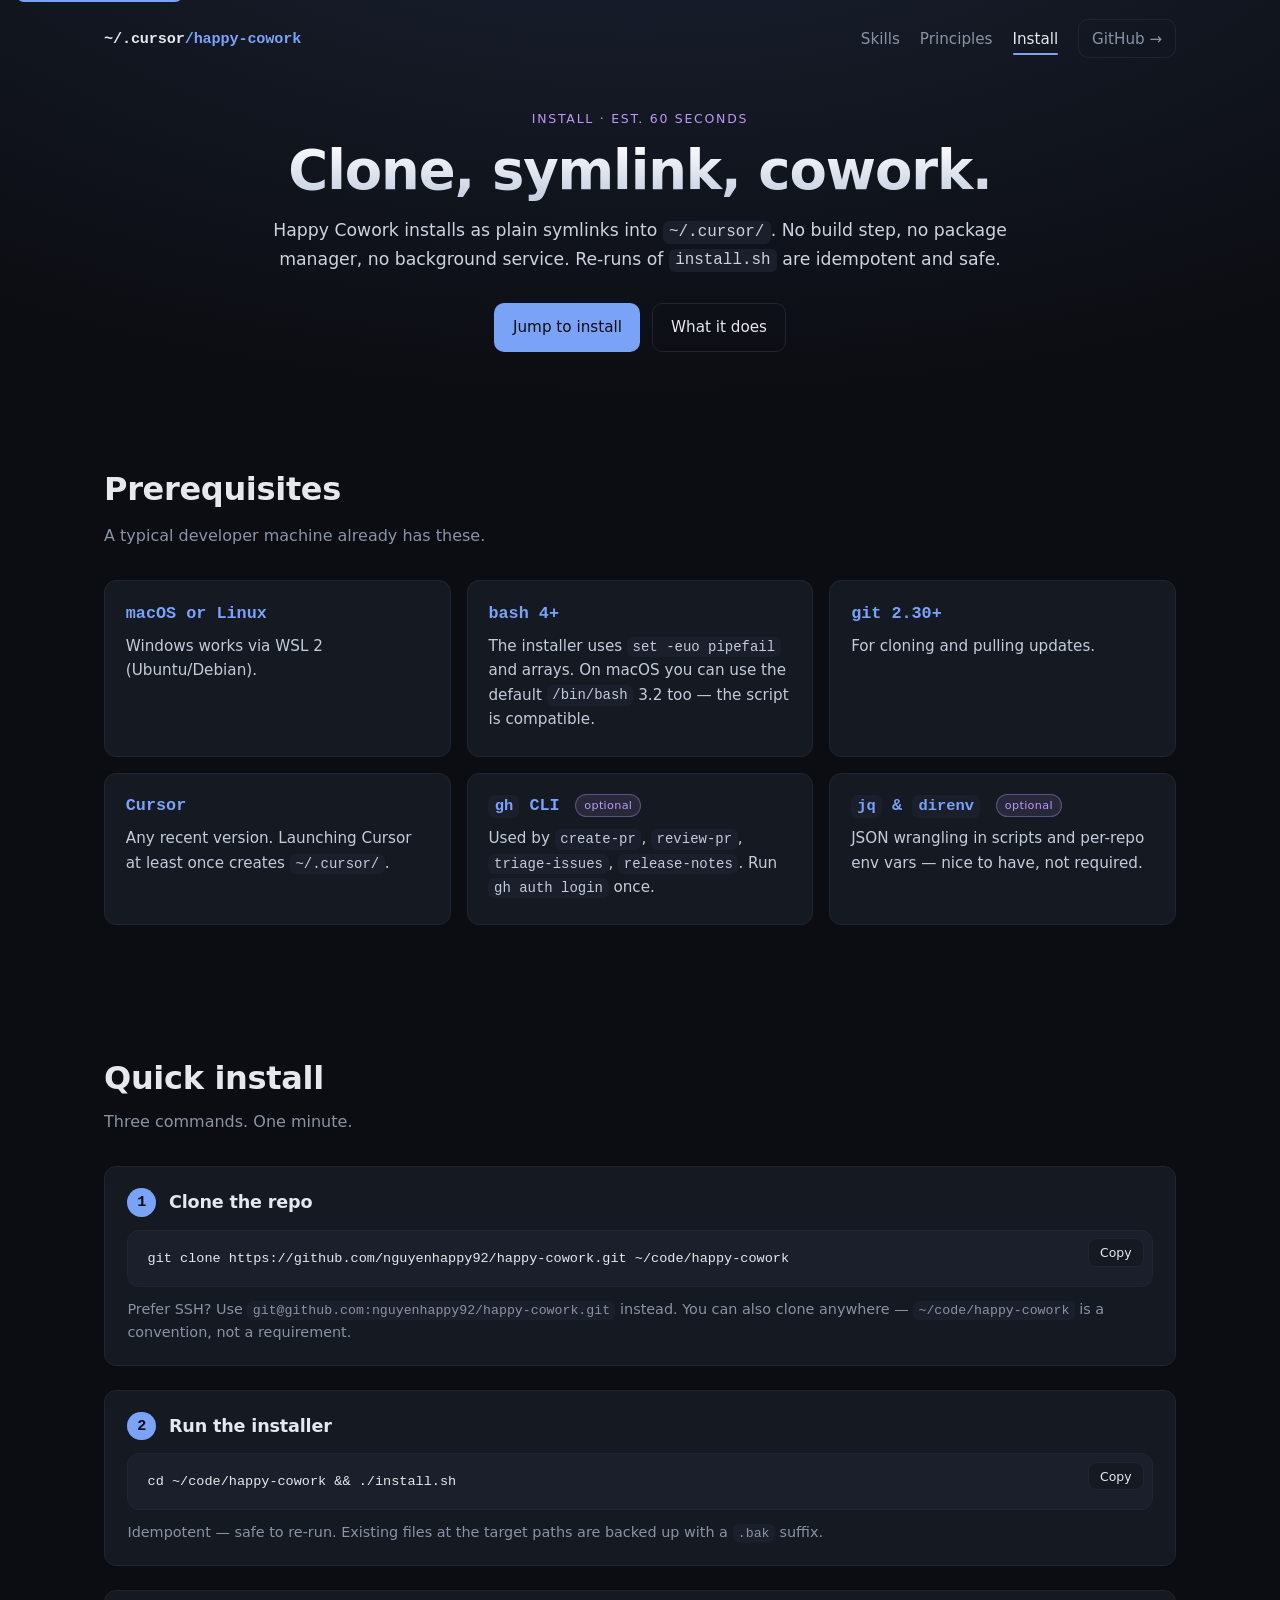
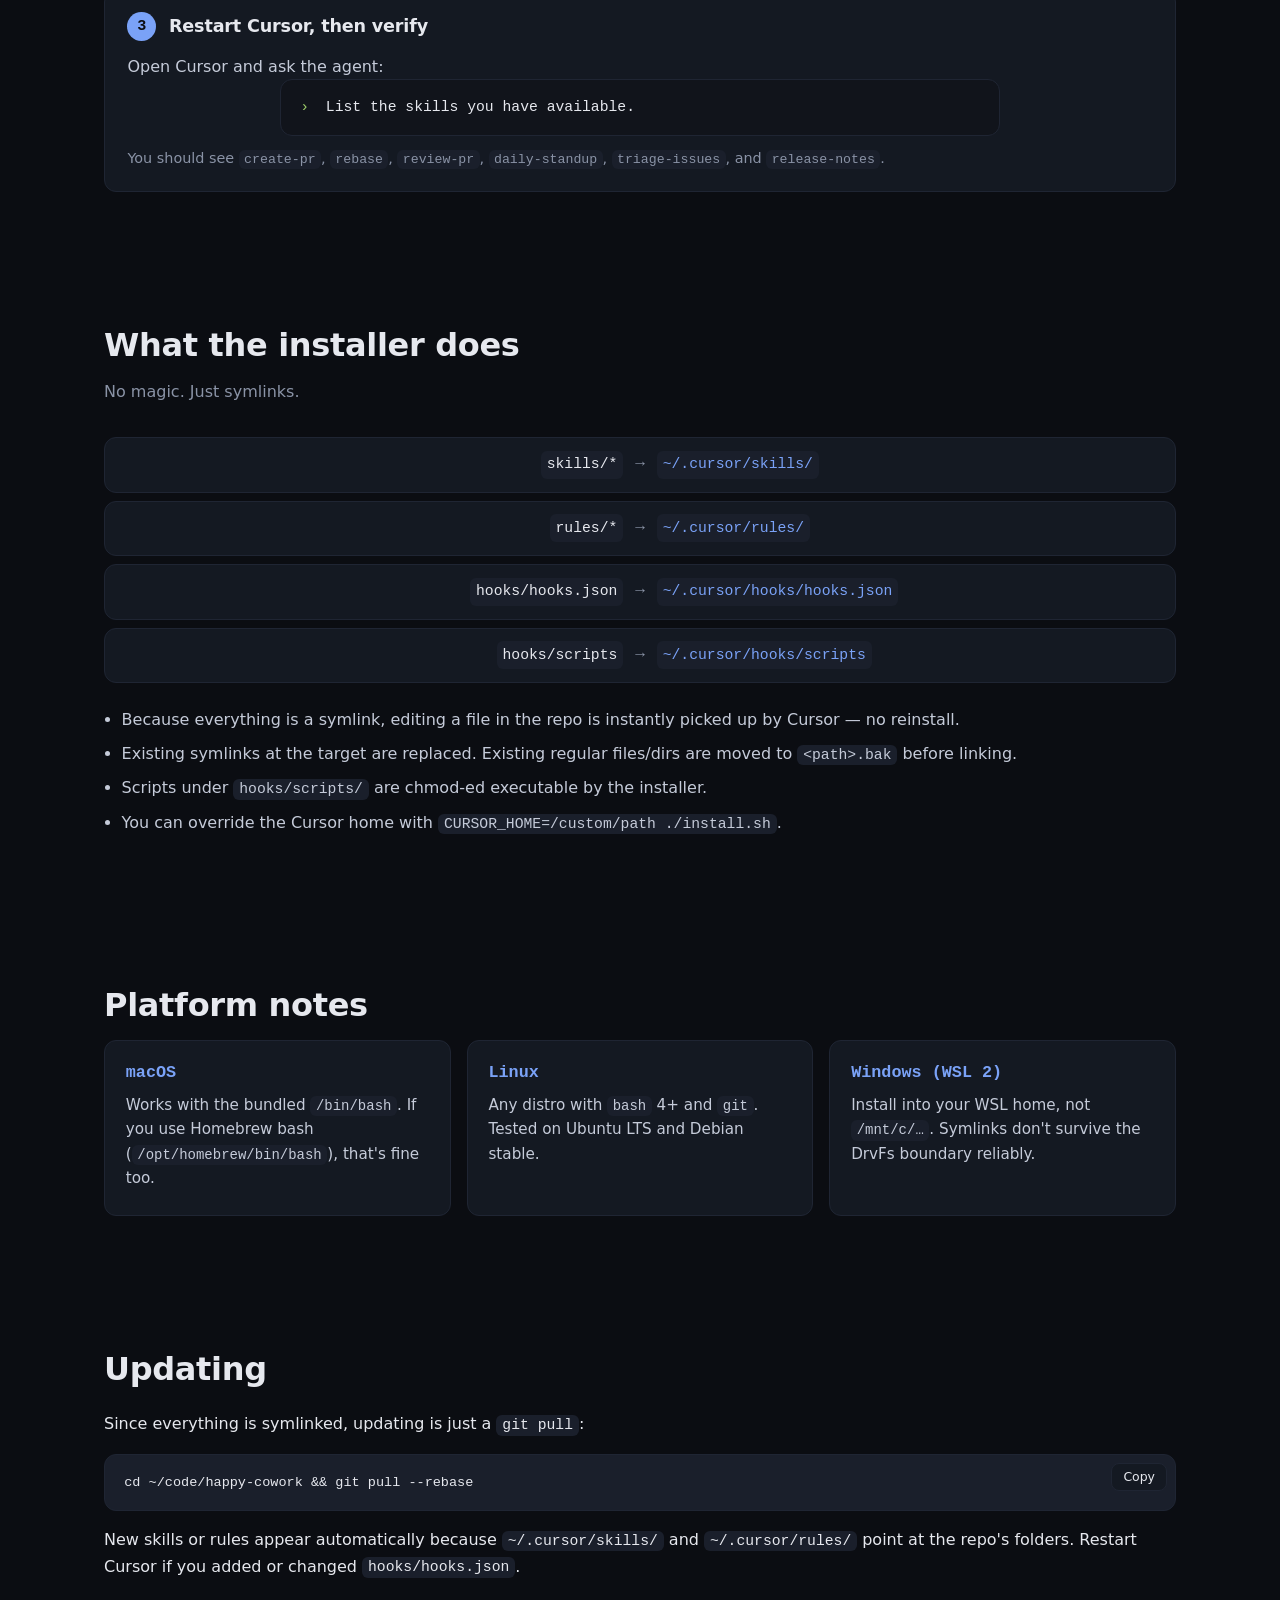
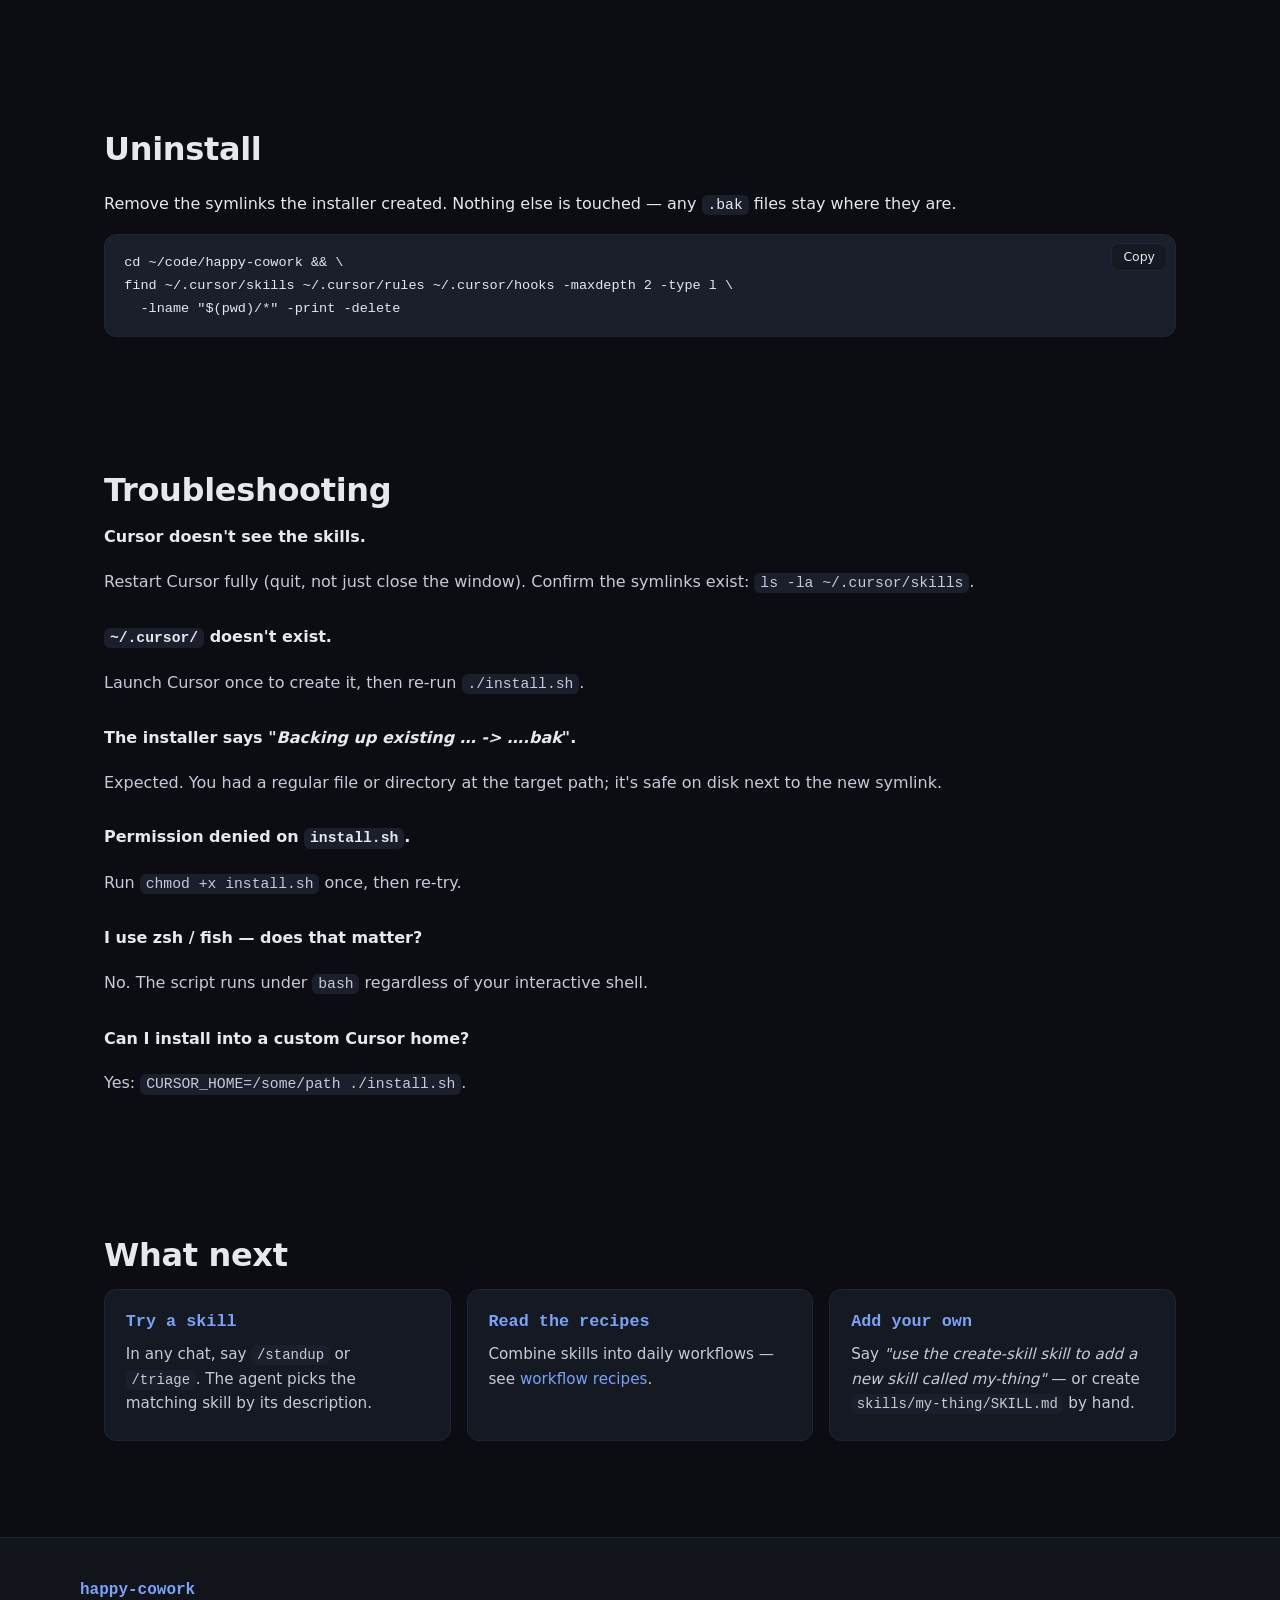
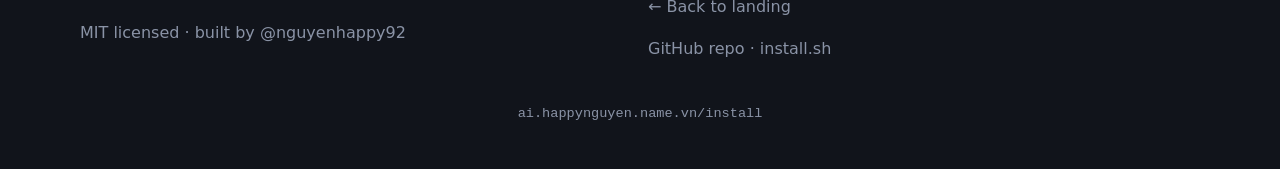
==== docs/install/index.html @ 059db112 "Push website for this Happy Cowork" ====
<!doctype html>
<html lang="en">
<head>
  <meta charset="utf-8" />
  <meta name="viewport" content="width=device-width, initial-scale=1" />
  <title>Install · Happy Cowork</title>
  <meta
    name="description"
    content="How to install Happy Cowork — clone the repo, run ./install.sh, and have your Cursor skills, rules, and hooks symlinked into ~/.cursor in under a minute."
  />
  <meta name="author" content="nguyenhappy92" />
  <meta name="theme-color" content="#0b0d12" />
  <link rel="canonical" href="https://ai.happynguyen.name.vn/install/" />
  <link rel="icon" href="../favicon.svg" type="image/svg+xml" />

  <meta property="og:type" content="article" />
  <meta property="og:title" content="Install · Happy Cowork" />
  <meta
    property="og:description"
    content="Clone once, symlink into ~/.cursor, done. A minute-by-minute install guide for Happy Cowork."
  />
  <meta property="og:url" content="https://ai.happynguyen.name.vn/install/" />
  <meta property="og:image" content="https://ai.happynguyen.name.vn/og-image.png" />
  <meta name="twitter:card" content="summary_large_image" />
  <meta name="twitter:title" content="Install · Happy Cowork" />
  <meta
    name="twitter:description"
    content="Clone once, symlink into ~/.cursor, done."
  />

  <link rel="stylesheet" href="../styles.css" />
</head>
<body class="page-install">
  <a class="skip-link" href="#main">Skip to content</a>

  <header class="hero hero-compact">
    <nav class="nav" aria-label="Primary">
      <a class="logo" href="../" aria-label="Happy Cowork home">
        <span aria-hidden="true">~/.cursor</span><span class="logo-accent" aria-hidden="true">/happy-cowork</span>
        <span class="visually-hidden">Happy Cowork</span>
      </a>
      <div class="nav-links">
        <a href="../#skills">Skills</a>
        <a href="../#principles">Principles</a>
        <a href="./" aria-current="page">Install</a>
        <a
          class="btn btn-ghost"
          href="https://github.com/nguyenhappy92/happy-cowork"
          target="_blank"
          rel="noopener"
        >GitHub →</a>
      </div>
    </nav>

    <div id="top" class="hero-content">
      <p class="eyebrow">Install · est. 60 seconds</p>
      <h1>Clone, symlink, cowork.</h1>
      <p class="lede">
        Happy Cowork installs as plain symlinks into <code>~/.cursor/</code>.
        No build step, no package manager, no background service. Re-runs of
        <code>install.sh</code> are idempotent and safe.
      </p>
      <div class="cta">
        <a class="btn btn-primary" href="#quick-install">Jump to install</a>
        <a class="btn btn-secondary" href="#what-happens">What it does</a>
      </div>
    </div>
  </header>

  <main id="main">
    <section id="prereqs" class="section">
      <h2>Prerequisites</h2>
      <p class="section-lede">A typical developer machine already has these.</p>
      <div class="grid grid-3">
        <article class="card">
          <h3>macOS or Linux</h3>
          <p>Windows works via WSL 2 (Ubuntu/Debian).</p>
        </article>
        <article class="card">
          <h3>bash 4+</h3>
          <p>The installer uses <code>set -euo pipefail</code> and arrays. On macOS you can use the default <code>/bin/bash</code> 3.2 too — the script is compatible.</p>
        </article>
        <article class="card">
          <h3>git 2.30+</h3>
          <p>For cloning and pulling updates.</p>
        </article>
        <article class="card">
          <h3>Cursor</h3>
          <p>Any recent version. Launching Cursor at least once creates <code>~/.cursor/</code>.</p>
        </article>
        <article class="card">
          <h3><code>gh</code> CLI <span class="chip">optional</span></h3>
          <p>Used by <code>create-pr</code>, <code>review-pr</code>, <code>triage-issues</code>, <code>release-notes</code>. Run <code>gh auth login</code> once.</p>
        </article>
        <article class="card">
          <h3><code>jq</code> &amp; <code>direnv</code> <span class="chip">optional</span></h3>
          <p>JSON wrangling in scripts and per-repo env vars — nice to have, not required.</p>
        </article>
      </div>
    </section>

    <section id="quick-install" class="section">
      <div class="section-head">
        <h2>Quick install</h2>
        <p class="section-lede">Three commands. One minute.</p>
      </div>

      <ol class="install-steps">
        <li>
          <div class="install-step-head">
            <span class="step-num">1</span>
            <h3>Clone the repo</h3>
          </div>
          <div class="copy-block">
            <pre><code id="cmd-clone">git clone https://github.com/nguyenhappy92/happy-cowork.git ~/code/happy-cowork</code></pre>
            <button class="btn-copy" type="button" data-copy-for="cmd-clone" aria-label="Copy clone command">Copy</button>
          </div>
          <p class="hint">
            Prefer SSH? Use
            <code>git@github.com:nguyenhappy92/happy-cowork.git</code> instead.
            You can also clone anywhere — <code>~/code/happy-cowork</code> is a
            convention, not a requirement.
          </p>
        </li>

        <li>
          <div class="install-step-head">
            <span class="step-num">2</span>
            <h3>Run the installer</h3>
          </div>
          <div class="copy-block">
            <pre><code id="cmd-install">cd ~/code/happy-cowork &amp;&amp; ./install.sh</code></pre>
            <button class="btn-copy" type="button" data-copy-for="cmd-install" aria-label="Copy install command">Copy</button>
          </div>
          <p class="hint">
            Idempotent — safe to re-run. Existing files at the target paths are
            backed up with a <code>.bak</code> suffix.
          </p>
        </li>

        <li>
          <div class="install-step-head">
            <span class="step-num">3</span>
            <h3>Restart Cursor, then verify</h3>
          </div>
          <p>Open Cursor and ask the agent:</p>
          <pre class="terminal" aria-label="Verification prompt"><span class="prompt">›</span> List the skills you have available.</pre>
          <p class="hint">
            You should see <code>create-pr</code>, <code>rebase</code>,
            <code>review-pr</code>, <code>daily-standup</code>,
            <code>triage-issues</code>, and <code>release-notes</code>.
          </p>
        </li>
      </ol>
    </section>

    <section id="what-happens" class="section">
      <h2>What the installer does</h2>
      <p class="section-lede">No magic. Just symlinks.</p>

      <div class="mapping">
        <div class="mapping-row">
          <code class="mapping-src">skills/*</code>
          <span class="mapping-arrow" aria-hidden="true">→</span>
          <code class="mapping-dest">~/.cursor/skills/</code>
        </div>
        <div class="mapping-row">
          <code class="mapping-src">rules/*</code>
          <span class="mapping-arrow" aria-hidden="true">→</span>
          <code class="mapping-dest">~/.cursor/rules/</code>
        </div>
        <div class="mapping-row">
          <code class="mapping-src">hooks/hooks.json</code>
          <span class="mapping-arrow" aria-hidden="true">→</span>
          <code class="mapping-dest">~/.cursor/hooks/hooks.json</code>
        </div>
        <div class="mapping-row">
          <code class="mapping-src">hooks/scripts</code>
          <span class="mapping-arrow" aria-hidden="true">→</span>
          <code class="mapping-dest">~/.cursor/hooks/scripts</code>
        </div>
      </div>

      <ul class="notes">
        <li>Because everything is a symlink, editing a file in the repo is instantly picked up by Cursor — no reinstall.</li>
        <li>Existing symlinks at the target are replaced. Existing regular files/dirs are moved to <code>&lt;path&gt;.bak</code> before linking.</li>
        <li>Scripts under <code>hooks/scripts/</code> are chmod&#8209;ed executable by the installer.</li>
        <li>You can override the Cursor home with <code>CURSOR_HOME=/custom/path ./install.sh</code>.</li>
      </ul>
    </section>

    <section id="platforms" class="section">
      <h2>Platform notes</h2>
      <div class="grid grid-3">
        <article class="card">
          <h3>macOS</h3>
          <p>Works with the bundled <code>/bin/bash</code>. If you use Homebrew bash (<code>/opt/homebrew/bin/bash</code>), that's fine too.</p>
        </article>
        <article class="card">
          <h3>Linux</h3>
          <p>Any distro with <code>bash</code> 4+ and <code>git</code>. Tested on Ubuntu LTS and Debian stable.</p>
        </article>
        <article class="card">
          <h3>Windows (WSL 2)</h3>
          <p>Install into your WSL home, not <code>/mnt/c/…</code>. Symlinks don't survive the DrvFs boundary reliably.</p>
        </article>
      </div>
    </section>

    <section id="update" class="section">
      <h2>Updating</h2>
      <p>Since everything is symlinked, updating is just a <code>git pull</code>:</p>
      <div class="copy-block">
        <pre><code id="cmd-update">cd ~/code/happy-cowork &amp;&amp; git pull --rebase</code></pre>
        <button class="btn-copy" type="button" data-copy-for="cmd-update" aria-label="Copy update command">Copy</button>
      </div>
      <p class="hint">
        New skills or rules appear automatically because <code>~/.cursor/skills/</code>
        and <code>~/.cursor/rules/</code> point at the repo's folders.
        Restart Cursor if you added or changed <code>hooks/hooks.json</code>.
      </p>
    </section>

    <section id="uninstall" class="section">
      <h2>Uninstall</h2>
      <p>
        Remove the symlinks the installer created. Nothing else is touched —
        any <code>.bak</code> files stay where they are.
      </p>
      <div class="copy-block">
        <pre><code id="cmd-uninstall">cd ~/code/happy-cowork &amp;&amp; \
find ~/.cursor/skills ~/.cursor/rules ~/.cursor/hooks -maxdepth 2 -type l \
  -lname "$(pwd)/*" -print -delete</code></pre>
        <button class="btn-copy" type="button" data-copy-for="cmd-uninstall" aria-label="Copy uninstall command">Copy</button>
      </div>
    </section>

    <section id="troubleshooting" class="section">
      <h2>Troubleshooting</h2>
      <dl class="faq">
        <dt>Cursor doesn't see the skills.</dt>
        <dd>Restart Cursor fully (quit, not just close the window). Confirm the symlinks exist: <code>ls -la ~/.cursor/skills</code>.</dd>

        <dt><code>~/.cursor/</code> doesn't exist.</dt>
        <dd>Launch Cursor once to create it, then re-run <code>./install.sh</code>.</dd>

        <dt>The installer says "<em>Backing up existing … -&gt; ….bak</em>".</dt>
        <dd>Expected. You had a regular file or directory at the target path; it's safe on disk next to the new symlink.</dd>

        <dt>Permission denied on <code>install.sh</code>.</dt>
        <dd>Run <code>chmod +x install.sh</code> once, then re-try.</dd>

        <dt>I use zsh / fish — does that matter?</dt>
        <dd>No. The script runs under <code>bash</code> regardless of your interactive shell.</dd>

        <dt>Can I install into a custom Cursor home?</dt>
        <dd>Yes: <code>CURSOR_HOME=/some/path ./install.sh</code>.</dd>
      </dl>
    </section>

    <section id="next" class="section">
      <h2>What next</h2>
      <div class="grid grid-3">
        <article class="card">
          <h3>Try a skill</h3>
          <p>In any chat, say <code>/standup</code> or <code>/triage</code>. The agent picks the matching skill by its description.</p>
        </article>
        <article class="card">
          <h3>Read the recipes</h3>
          <p>Combine skills into daily workflows — see <a href="../workflow-recipes.md">workflow recipes</a>.</p>
        </article>
        <article class="card">
          <h3>Add your own</h3>
          <p>Say <em>"use the create-skill skill to add a new skill called my-thing"</em> — or create <code>skills/my-thing/SKILL.md</code> by hand.</p>
        </article>
      </div>
    </section>
  </main>

  <footer class="footer">
    <div class="footer-grid">
      <div>
        <p class="footer-logo">happy-cowork</p>
        <p class="muted">
          MIT licensed · built by
          <a href="https://github.com/nguyenhappy92" target="_blank" rel="noopener">@nguyenhappy92</a>
        </p>
      </div>
      <div>
        <p class="muted">
          <a href="../">← Back to landing</a>
        </p>
        <p class="muted">
          <a href="https://github.com/nguyenhappy92/happy-cowork" target="_blank" rel="noopener">GitHub repo</a>
          ·
          <a href="https://github.com/nguyenhappy92/happy-cowork/blob/main/install.sh" target="_blank" rel="noopener">install.sh</a>
        </p>
      </div>
    </div>
    <p class="muted center">ai.happynguyen.name.vn/install</p>
  </footer>

  <script>
    (function () {
      var buttons = document.querySelectorAll(".btn-copy");
      buttons.forEach(function (btn) {
        btn.addEventListener("click", function () {
          var id = btn.getAttribute("data-copy-for");
          var el = document.getElementById(id);
          if (!el) return;
          var text = el.innerText;
          var done = function () {
            var orig = btn.textContent;
            btn.textContent = "Copied!";
            btn.classList.add("is-copied");
            setTimeout(function () {
              btn.textContent = orig;
              btn.classList.remove("is-copied");
            }, 1400);
          };
          if (navigator.clipboard && navigator.clipboard.writeText) {
            navigator.clipboard.writeText(text).then(done).catch(function () {
              fallback(text, done);
            });
          } else {
            fallback(text, done);
          }
        });
      });
      function fallback(text, done) {
        var ta = document.createElement("textarea");
        ta.value = text;
        ta.setAttribute("readonly", "");
        ta.style.position = "absolute";
        ta.style.left = "-9999px";
        document.body.appendChild(ta);
        ta.select();
        try { document.execCommand("copy"); done(); } catch (e) {}
        document.body.removeChild(ta);
      }
    })();
  </script>
</body>
</html>
---- docs/styles.css ----
:root {
  --bg: #0b0d12;
  --bg-elev: #11141b;
  --bg-card: #141922;
  --fg: #e6e8ee;
  --muted: #8a93a6;
  --border: #1f2533;
  --accent: #7aa2f7;
  --accent-2: #bb9af7;
  --success: #9ece6a;
  --code-bg: #1a1f2b;
  --radius: 12px;
  --max: 1120px;
  font-family: ui-sans-serif, system-ui, -apple-system, "Segoe UI", Roboto, Inter, sans-serif;
}

* { box-sizing: border-box; }
html { scroll-behavior: smooth; }
html, body { margin: 0; padding: 0; }
body {
  background:
    radial-gradient(1200px 600px at 50% -200px, rgba(122, 162, 247, 0.15), transparent),
    var(--bg);
  color: var(--fg);
  line-height: 1.6;
  -webkit-font-smoothing: antialiased;
  text-rendering: optimizeLegibility;
}

a { color: var(--accent); text-decoration: none; }
a:hover { text-decoration: underline; }

:focus-visible {
  outline: 2px solid var(--accent);
  outline-offset: 3px;
  border-radius: 6px;
}

.visually-hidden {
  position: absolute;
  width: 1px;
  height: 1px;
  padding: 0;
  margin: -1px;
  overflow: hidden;
  clip: rect(0, 0, 0, 0);
  white-space: nowrap;
  border: 0;
}

.skip-link {
  position: absolute;
  top: -40px;
  left: 1rem;
  background: var(--accent);
  color: #0b0d12;
  padding: 0.5rem 0.9rem;
  border-radius: 8px;
  font-weight: 600;
  z-index: 10;
  transition: top 0.15s ease;
}
.skip-link:focus { top: 1rem; text-decoration: none; }

code {
  font-family: ui-monospace, SFMono-Regular, Menlo, monospace;
  background: var(--code-bg);
  padding: 0.15em 0.4em;
  border-radius: 6px;
  font-size: 0.92em;
}
pre {
  background: var(--code-bg);
  border: 1px solid var(--border);
  border-radius: var(--radius);
  padding: 1rem 1.2rem;
  overflow-x: auto;
  font-family: ui-monospace, SFMono-Regular, Menlo, monospace;
  font-size: 0.92rem;
  line-height: 1.55;
}
pre code { background: transparent; padding: 0; }

.nav {
  max-width: var(--max);
  margin: 0 auto;
  padding: 1.2rem 1.5rem;
  display: flex;
  align-items: center;
  justify-content: space-between;
  gap: 1rem;
}
.logo {
  font-weight: 600;
  letter-spacing: -0.01em;
  color: var(--fg);
  font-family: ui-monospace, SFMono-Regular, Menlo, monospace;
  font-size: 0.95rem;
}
.logo:hover { text-decoration: none; }
.logo-accent { color: var(--accent); }

.nav-links { display: flex; align-items: center; gap: 1.25rem; }
.nav-links a { color: var(--muted); font-size: 0.95rem; }
.nav-links a:hover { color: var(--fg); text-decoration: none; }

.hero { padding-bottom: 3rem; }
.hero-content {
  max-width: var(--max);
  margin: 3rem auto 0;
  padding: 0 1.5rem;
  text-align: center;
}
.eyebrow {
  text-transform: uppercase;
  letter-spacing: 0.14em;
  font-size: 0.78rem;
  color: var(--accent-2);
  margin: 0 0 0.75rem;
}
h1 {
  font-size: clamp(2rem, 5vw, 3.4rem);
  line-height: 1.1;
  letter-spacing: -0.02em;
  margin: 0 0 1rem;
  background: linear-gradient(180deg, #ffffff, #c3ccdf);
  -webkit-background-clip: text;
  background-clip: text;
  color: transparent;
}
.lede {
  max-width: 780px;
  margin: 0 auto 1.8rem;
  color: #cdd3df;
  font-size: 1.08rem;
}

.cta {
  display: inline-flex;
  gap: 0.75rem;
  flex-wrap: wrap;
  justify-content: center;
  margin-bottom: 2rem;
}
.btn {
  display: inline-flex;
  align-items: center;
  gap: 0.4rem;
  padding: 0.7rem 1.1rem;
  border-radius: 10px;
  font-weight: 500;
  font-size: 0.95rem;
  border: 1px solid transparent;
  transition: transform 0.08s ease, background 0.15s ease, border-color 0.15s ease;
}
.btn:hover { text-decoration: none; transform: translateY(-1px); }
.btn-primary { background: var(--accent); color: #0b0d12; }
.btn-primary:hover { background: #9bb8f9; }
.btn-secondary {
  background: transparent;
  color: var(--fg);
  border-color: var(--border);
}
.btn-secondary:hover { border-color: var(--accent); }
.btn-ghost {
  background: transparent;
  color: var(--fg);
  border-color: var(--border);
  padding: 0.4rem 0.8rem;
  font-size: 0.9rem;
}
.btn-ghost:hover { border-color: var(--accent); }

.terminal {
  max-width: 720px;
  margin: 0 auto;
  text-align: left;
  background: var(--bg-elev);
  border: 1px solid var(--border);
}
.prompt {
  color: var(--success);
  user-select: none;
  margin-right: 0.5rem;
}

.section {
  max-width: var(--max);
  margin: 0 auto;
  padding: 4rem 1.5rem;
}
.section h2 {
  font-size: clamp(1.5rem, 3vw, 2rem);
  letter-spacing: -0.01em;
  margin: 0 0 0.5rem;
}
.section-lede { color: var(--muted); margin: 0 0 2rem; }

.grid { display: grid; gap: 1rem; }
.grid-3 { grid-template-columns: repeat(auto-fit, minmax(260px, 1fr)); }
.grid-4 { grid-template-columns: repeat(auto-fit, minmax(220px, 1fr)); }

.card, .skill {
  background: var(--bg-card);
  border: 1px solid var(--border);
  border-radius: var(--radius);
  padding: 1.2rem 1.3rem;
  transition: border-color 0.15s ease, transform 0.08s ease;
}
.card:hover, .skill:hover {
  border-color: var(--accent);
  transform: translateY(-2px);
}
.card h3, .skill h3 {
  margin: 0 0 0.4rem;
  font-size: 1.05rem;
  color: var(--accent);
  font-family: ui-monospace, SFMono-Regular, Menlo, monospace;
}
.card p, .skill p {
  margin: 0.35rem 0;
  color: #c5cbd9;
  font-size: 0.95rem;
}
.trigger {
  color: var(--muted);
  font-size: 0.85rem;
  font-style: italic;
}

.steps, .principles {
  padding-left: 1.1rem;
  display: grid;
  gap: 1.2rem;
  margin: 0;
}
.steps li, .principles li { padding-left: 0.3rem; }
.steps h3 { margin: 0 0 0.5rem; font-size: 1.05rem; }
.steps pre { margin: 0.5rem 0; }
.steps p { margin: 0.5rem 0 0; color: #c5cbd9; }
.roadmap { padding-left: 1.1rem; color: #c5cbd9; }
.roadmap li { margin: 0.3rem 0; }

.footer {
  border-top: 1px solid var(--border);
  padding: 2.5rem 1.5rem 3rem;
  background: var(--bg-elev);
  margin-top: 2rem;
}
.footer-grid {
  max-width: var(--max);
  margin: 0 auto;
  display: grid;
  grid-template-columns: 1fr 1fr;
  gap: 1rem;
}
.footer-logo {
  margin: 0 0 0.3rem;
  font-weight: 600;
  font-family: ui-monospace, SFMono-Regular, Menlo, monospace;
  color: var(--accent);
}
.muted { color: var(--muted); }
.muted a { color: var(--muted); }
.muted a:hover { color: var(--fg); }
.center {
  text-align: center;
  margin-top: 1.6rem;
  font-family: ui-monospace, SFMono-Regular, Menlo, monospace;
  font-size: 0.85rem;
}

@media (max-width: 640px) {
  .nav-links a:not(.btn) { display: none; }
  .footer-grid { grid-template-columns: 1fr; }
  .hero-content { margin-top: 1.5rem; }
}

/* --- Install page --------------------------------------------------- */

.hero-compact { padding-bottom: 1rem; }
.hero-compact .hero-content { margin-top: 2rem; }

.nav-links a[aria-current="page"] {
  color: var(--fg);
  position: relative;
}
.nav-links a[aria-current="page"]::after {
  content: "";
  position: absolute;
  left: 0;
  right: 0;
  bottom: -4px;
  height: 2px;
  background: var(--accent);
  border-radius: 2px;
}

.section-head { margin-bottom: 1.5rem; }
.section-head h2 { margin-bottom: 0.25rem; }

.chip {
  display: inline-block;
  font-size: 0.7rem;
  font-weight: 500;
  padding: 0.1rem 0.5rem;
  margin-left: 0.35rem;
  background: rgba(187, 154, 247, 0.12);
  color: var(--accent-2);
  border: 1px solid rgba(187, 154, 247, 0.35);
  border-radius: 999px;
  text-transform: lowercase;
  letter-spacing: 0.03em;
  vertical-align: middle;
  font-family: ui-sans-serif, system-ui, -apple-system, sans-serif;
}

.install-steps {
  list-style: none;
  padding: 0;
  margin: 0;
  display: grid;
  gap: 1.5rem;
}
.install-steps > li {
  background: var(--bg-card);
  border: 1px solid var(--border);
  border-radius: var(--radius);
  padding: 1.3rem 1.4rem;
}
.install-step-head {
  display: flex;
  align-items: center;
  gap: 0.8rem;
  margin-bottom: 0.8rem;
}
.install-step-head h3 {
  margin: 0;
  font-size: 1.1rem;
  letter-spacing: -0.01em;
}
.step-num {
  display: inline-flex;
  align-items: center;
  justify-content: center;
  width: 1.8rem;
  height: 1.8rem;
  border-radius: 50%;
  background: var(--accent);
  color: #0b0d12;
  font-weight: 700;
  font-family: ui-monospace, SFMono-Regular, Menlo, monospace;
  font-size: 0.95rem;
  flex-shrink: 0;
}
.install-steps p { margin: 0.6rem 0 0; color: #c5cbd9; }
.install-steps p.hint {
  color: var(--muted);
  font-size: 0.9rem;
  margin-top: 0.7rem;
}

.copy-block {
  position: relative;
}
.copy-block pre {
  margin: 0;
  padding-right: 5rem;
}
.btn-copy {
  position: absolute;
  top: 0.55rem;
  right: 0.55rem;
  background: var(--bg-card);
  color: var(--fg);
  border: 1px solid var(--border);
  border-radius: 8px;
  padding: 0.35rem 0.7rem;
  font-size: 0.78rem;
  font-family: inherit;
  font-weight: 500;
  cursor: pointer;
  transition: border-color 0.15s ease, background 0.15s ease, color 0.15s ease;
}
.btn-copy:hover { border-color: var(--accent); color: var(--accent); }
.btn-copy.is-copied {
  border-color: var(--success);
  color: var(--success);
}

.mapping {
  display: grid;
  gap: 0.5rem;
  margin-bottom: 1.5rem;
}
.mapping-row {
  display: grid;
  grid-template-columns: 1fr auto 1fr;
  gap: 0.75rem;
  align-items: center;
  background: var(--bg-card);
  border: 1px solid var(--border);
  border-radius: var(--radius);
  padding: 0.8rem 1rem;
}
.mapping-src { justify-self: end; }
.mapping-dest { justify-self: start; color: var(--accent); }
.mapping-arrow { color: var(--muted); font-family: ui-monospace, monospace; }

.notes {
  padding-left: 1.1rem;
  color: #c5cbd9;
  display: grid;
  gap: 0.5rem;
}

.faq {
  display: grid;
  gap: 1rem;
  margin: 0;
}
.faq dt {
  font-weight: 600;
  color: var(--fg);
  margin-bottom: 0.2rem;
}
.faq dd {
  margin: 0 0 0.3rem;
  color: #c5cbd9;
  padding-left: 0;
}
.faq dd + dt { margin-top: 0.5rem; }

@media (max-width: 560px) {
  .mapping-row {
    grid-template-columns: 1fr;
    text-align: left;
  }
  .mapping-src, .mapping-dest { justify-self: start; }
  .mapping-arrow { display: none; }
  .copy-block pre { padding-right: 1.2rem; padding-top: 3rem; }
  .btn-copy { top: 0.55rem; right: 0.55rem; }
}

@media (prefers-reduced-motion: reduce) {
  html { scroll-behavior: auto; }
  * { transition: none !important; }
}
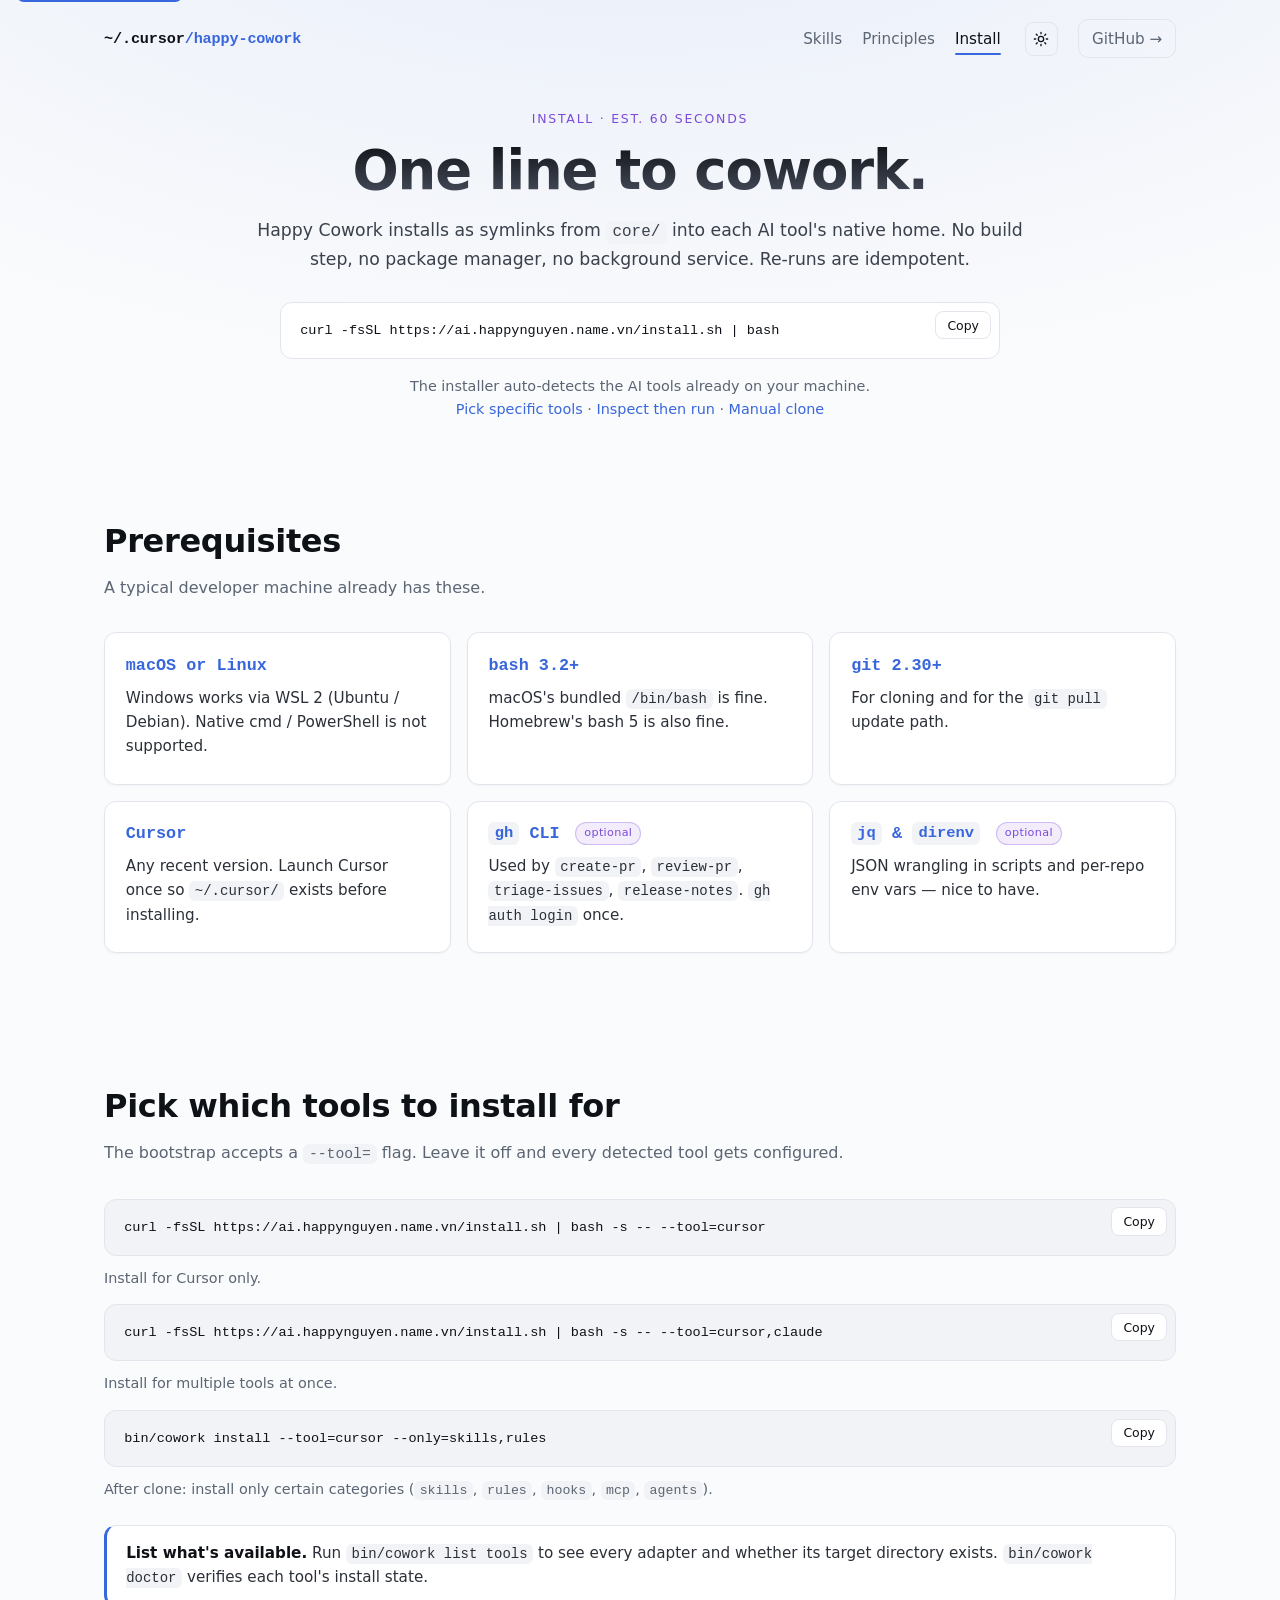
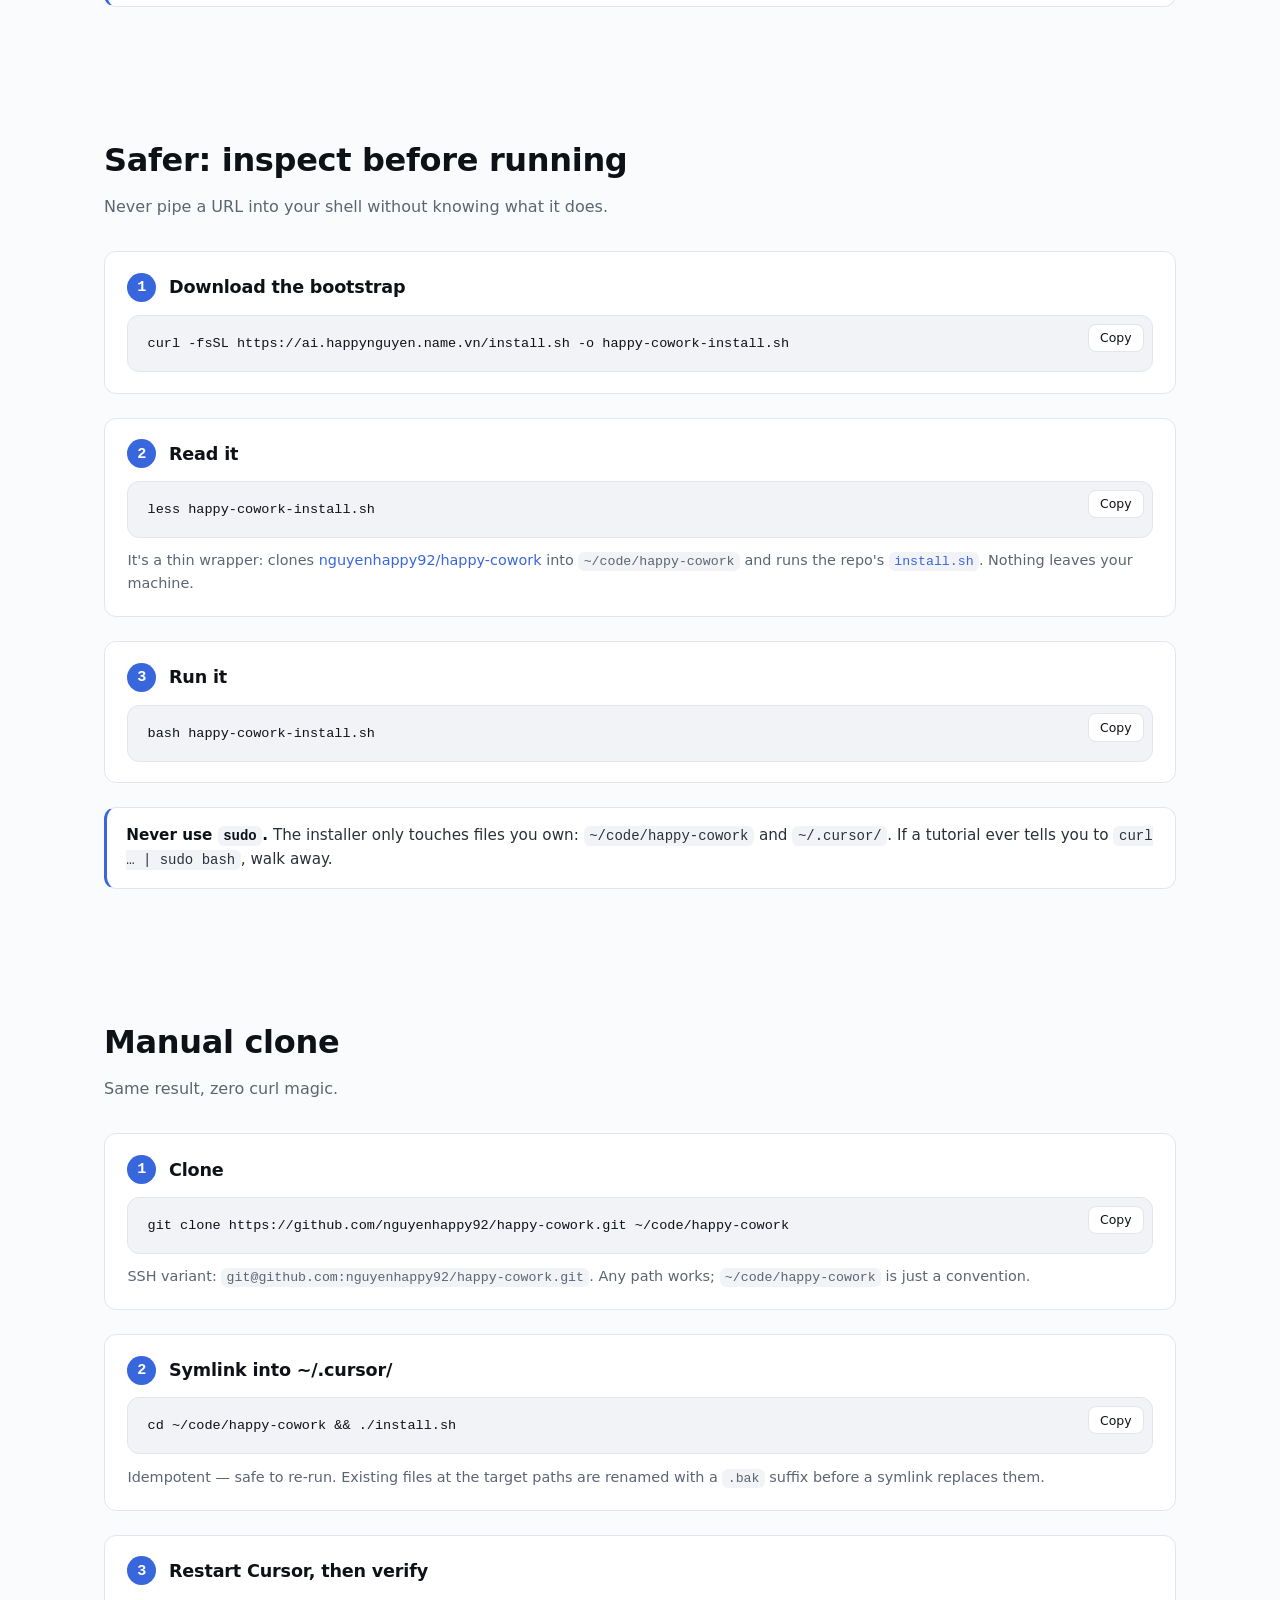
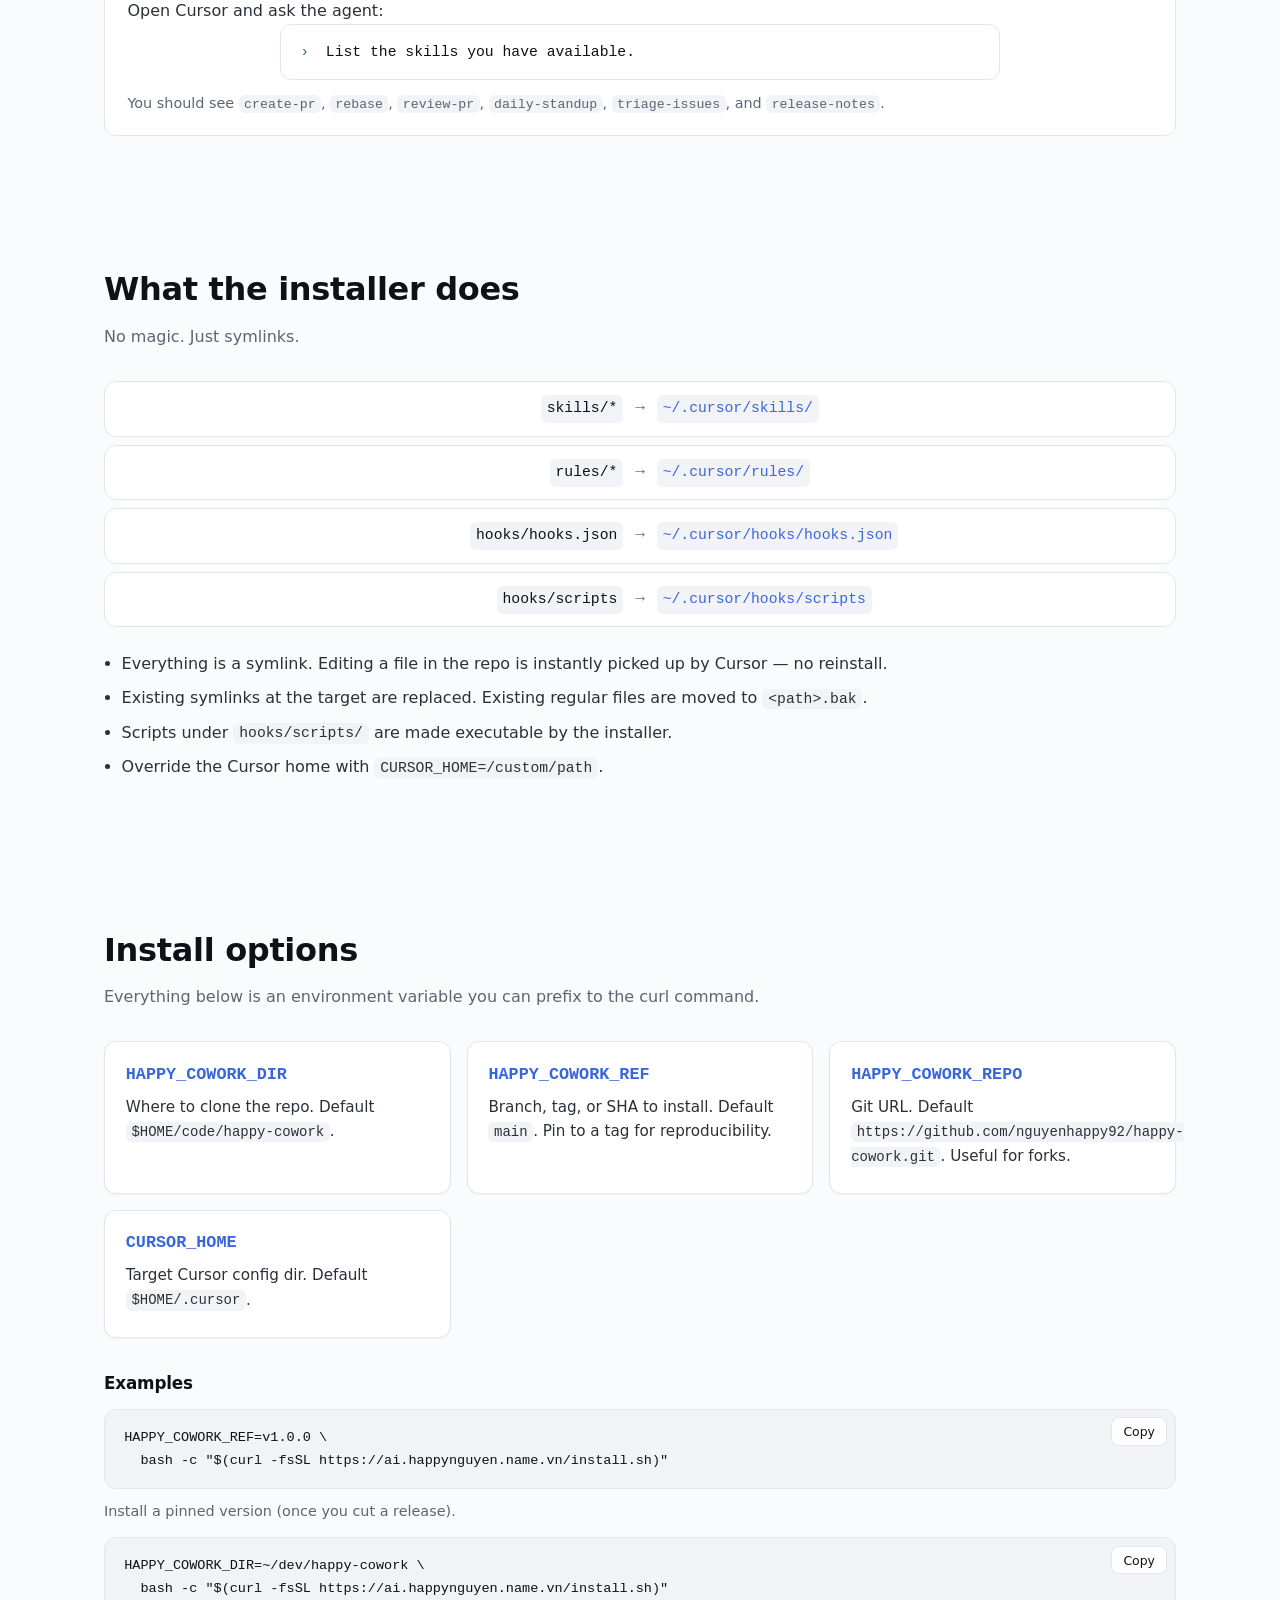
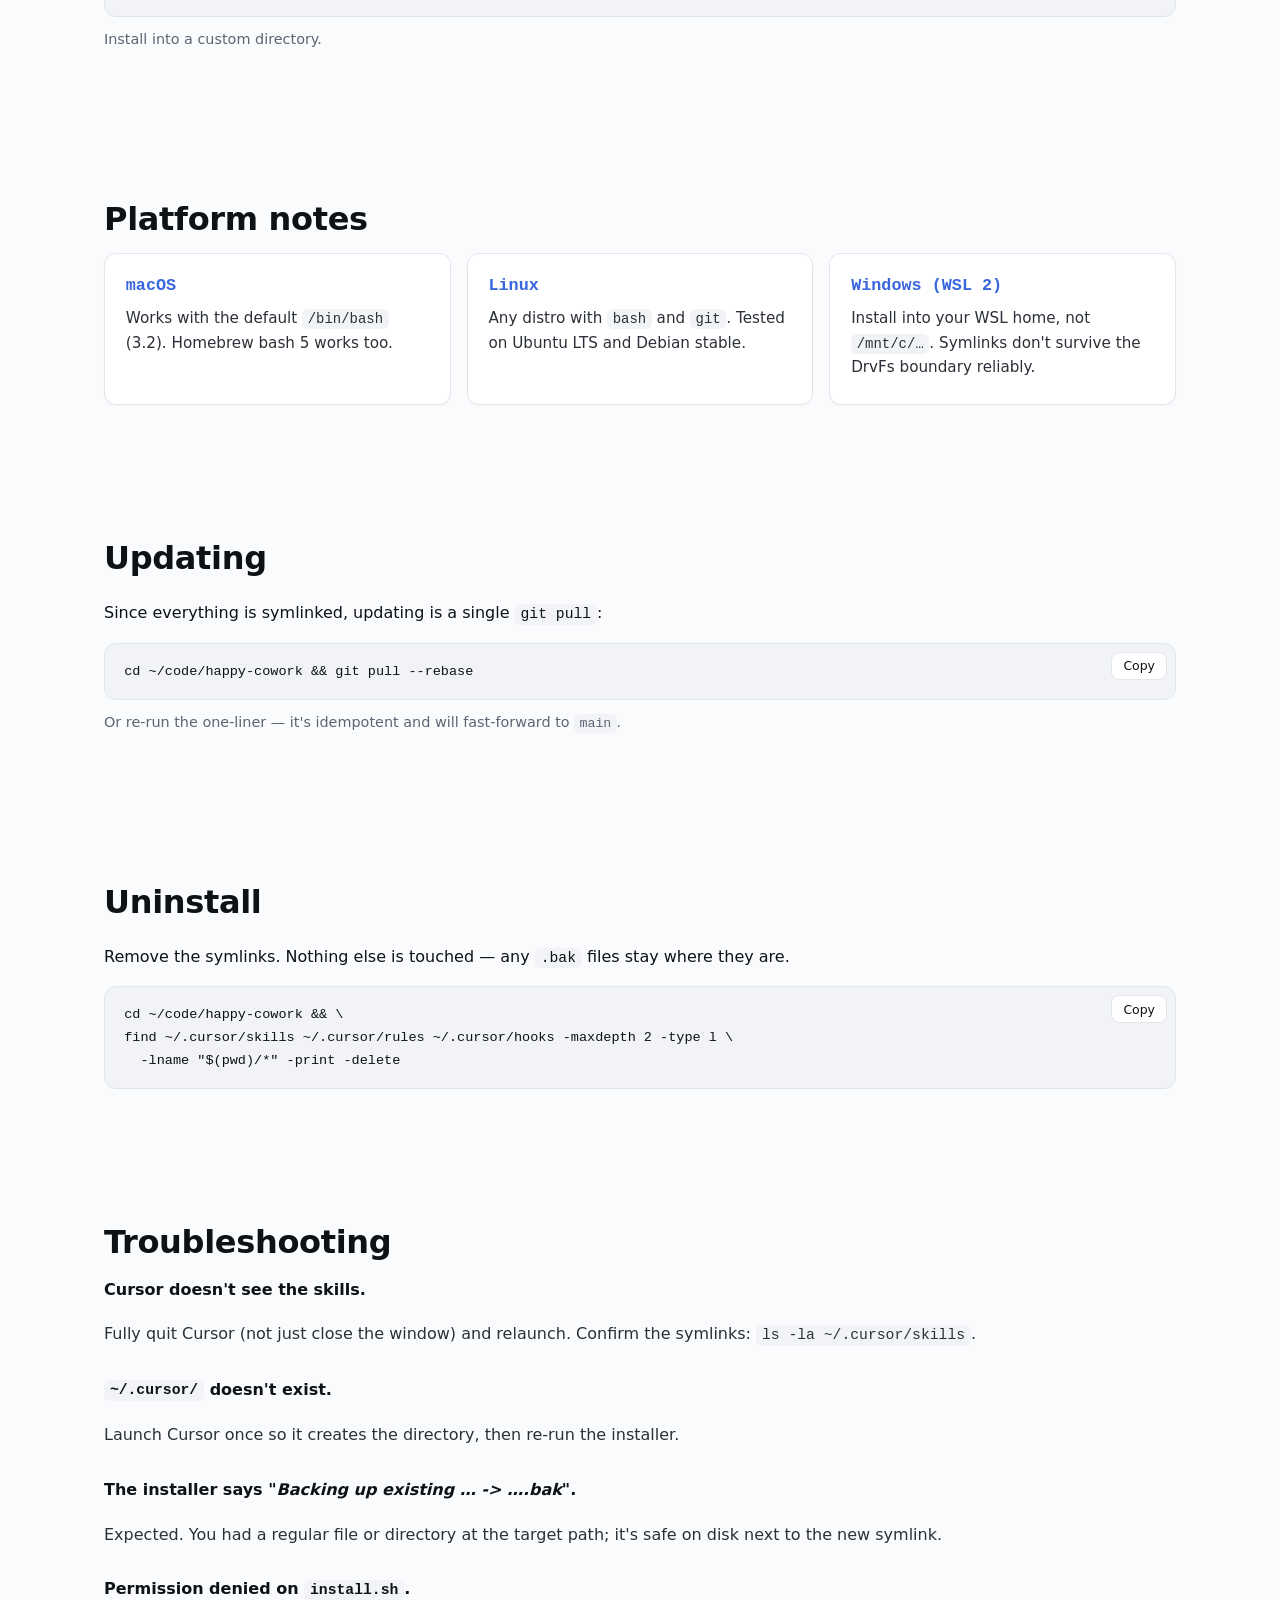
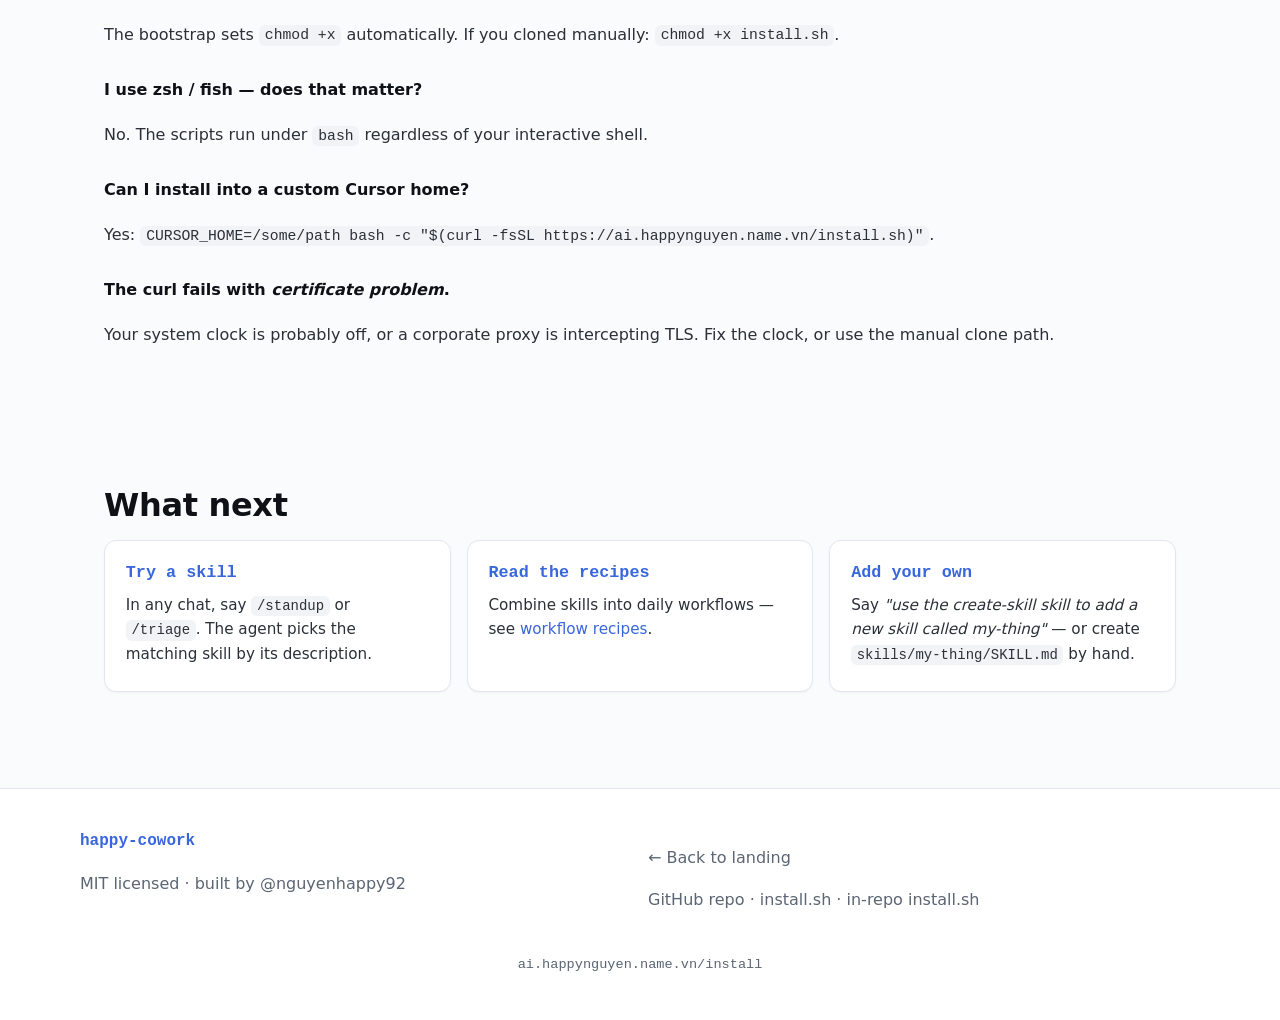
==== commit 740043a3: "Refactor website" ====
--- a/docs/install/index.html
+++ b/docs/install/index.html
@@ -6,18 +6,32 @@
   <title>Install · Happy Cowork</title>
   <meta
     name="description"
-    content="How to install Happy Cowork — clone the repo, run ./install.sh, and have your Cursor skills, rules, and hooks symlinked into ~/.cursor in under a minute."
+    content="Install Happy Cowork in one line: curl -fsSL https://ai.happynguyen.name.vn/install.sh | bash. Symlinks your Cursor skills, rules, and hooks into ~/.cursor in under a minute."
   />
   <meta name="author" content="nguyenhappy92" />
-  <meta name="theme-color" content="#0b0d12" />
+  <meta name="theme-color" media="(prefers-color-scheme: dark)"  content="#0b0d12" />
+  <meta name="theme-color" media="(prefers-color-scheme: light)" content="#fafbfc" />
   <link rel="canonical" href="https://ai.happynguyen.name.vn/install/" />
   <link rel="icon" href="../favicon.svg" type="image/svg+xml" />
+
+  <script>
+    (function () {
+      try {
+        var stored = localStorage.getItem("cowork-theme");
+        var prefersLight = window.matchMedia && window.matchMedia("(prefers-color-scheme: light)").matches;
+        var theme = stored || (prefersLight ? "light" : "dark");
+        document.documentElement.setAttribute("data-theme", theme);
+      } catch (e) {
+        document.documentElement.setAttribute("data-theme", "dark");
+      }
+    })();
+  </script>
 
   <meta property="og:type" content="article" />
   <meta property="og:title" content="Install · Happy Cowork" />
   <meta
     property="og:description"
-    content="Clone once, symlink into ~/.cursor, done. A minute-by-minute install guide for Happy Cowork."
+    content="One line, sixty seconds, no package manager."
   />
   <meta property="og:url" content="https://ai.happynguyen.name.vn/install/" />
   <meta property="og:image" content="https://ai.happynguyen.name.vn/og-image.png" />
@@ -25,7 +39,7 @@
   <meta name="twitter:title" content="Install · Happy Cowork" />
   <meta
     name="twitter:description"
-    content="Clone once, symlink into ~/.cursor, done."
+    content="One line, sixty seconds, no package manager."
   />
 
   <link rel="stylesheet" href="../styles.css" />
@@ -43,6 +57,21 @@
         <a href="../#skills">Skills</a>
         <a href="../#principles">Principles</a>
         <a href="./" aria-current="page">Install</a>
+        <button
+          type="button"
+          class="theme-toggle"
+          data-theme-toggle
+          aria-label="Toggle color theme"
+          title="Toggle theme"
+        >
+          <svg class="icon-moon" viewBox="0 0 24 24" fill="none" stroke="currentColor" stroke-width="2" stroke-linecap="round" stroke-linejoin="round" aria-hidden="true">
+            <path d="M21 12.79A9 9 0 1 1 11.21 3 7 7 0 0 0 21 12.79Z" />
+          </svg>
+          <svg class="icon-sun" viewBox="0 0 24 24" fill="none" stroke="currentColor" stroke-width="2" stroke-linecap="round" stroke-linejoin="round" aria-hidden="true">
+            <circle cx="12" cy="12" r="4" />
+            <path d="M12 2v2M12 20v2M4.93 4.93l1.41 1.41M17.66 17.66l1.41 1.41M2 12h2M20 12h2M4.93 19.07l1.41-1.41M17.66 6.34l1.41-1.41" />
+          </svg>
+        </button>
         <a
           class="btn btn-ghost"
           href="https://github.com/nguyenhappy92/happy-cowork"
@@ -54,16 +83,25 @@
 
     <div id="top" class="hero-content">
       <p class="eyebrow">Install · est. 60 seconds</p>
-      <h1>Clone, symlink, cowork.</h1>
+      <h1>One line to cowork.</h1>
       <p class="lede">
-        Happy Cowork installs as plain symlinks into <code>~/.cursor/</code>.
-        No build step, no package manager, no background service. Re-runs of
-        <code>install.sh</code> are idempotent and safe.
+        Happy Cowork installs as symlinks from <code>core/</code> into each
+        AI tool's native home. No build step, no package manager,
+        no background service. Re-runs are idempotent.
       </p>
-      <div class="cta">
-        <a class="btn btn-primary" href="#quick-install">Jump to install</a>
-        <a class="btn btn-secondary" href="#what-happens">What it does</a>
-      </div>
+
+      <div class="copy-block copy-hero">
+        <pre><code id="cmd-oneline">curl -fsSL https://ai.happynguyen.name.vn/install.sh | bash</code></pre>
+        <button class="btn-copy" type="button" data-copy-for="cmd-oneline" aria-label="Copy one-line install command">Copy</button>
+      </div>
+
+      <p class="hint hint-center">
+        The installer auto-detects the AI tools already on your machine.
+        <br />
+        <a href="#tools">Pick specific tools</a> ·
+        <a href="#verify">Inspect then run</a> ·
+        <a href="#manual">Manual clone</a>
+      </p>
     </div>
   </header>
 
@@ -74,59 +112,135 @@
       <div class="grid grid-3">
         <article class="card">
           <h3>macOS or Linux</h3>
-          <p>Windows works via WSL 2 (Ubuntu/Debian).</p>
-        </article>
-        <article class="card">
-          <h3>bash 4+</h3>
-          <p>The installer uses <code>set -euo pipefail</code> and arrays. On macOS you can use the default <code>/bin/bash</code> 3.2 too — the script is compatible.</p>
+          <p>Windows works via WSL 2 (Ubuntu / Debian). Native cmd / PowerShell is not supported.</p>
+        </article>
+        <article class="card">
+          <h3>bash 3.2+</h3>
+          <p>macOS's bundled <code>/bin/bash</code> is fine. Homebrew's bash 5 is also fine.</p>
         </article>
         <article class="card">
           <h3>git 2.30+</h3>
-          <p>For cloning and pulling updates.</p>
+          <p>For cloning and for the <code>git pull</code> update path.</p>
         </article>
         <article class="card">
           <h3>Cursor</h3>
-          <p>Any recent version. Launching Cursor at least once creates <code>~/.cursor/</code>.</p>
+          <p>Any recent version. Launch Cursor once so <code>~/.cursor/</code> exists before installing.</p>
         </article>
         <article class="card">
           <h3><code>gh</code> CLI <span class="chip">optional</span></h3>
-          <p>Used by <code>create-pr</code>, <code>review-pr</code>, <code>triage-issues</code>, <code>release-notes</code>. Run <code>gh auth login</code> once.</p>
+          <p>Used by <code>create-pr</code>, <code>review-pr</code>, <code>triage-issues</code>, <code>release-notes</code>. <code>gh auth login</code> once.</p>
         </article>
         <article class="card">
           <h3><code>jq</code> &amp; <code>direnv</code> <span class="chip">optional</span></h3>
-          <p>JSON wrangling in scripts and per-repo env vars — nice to have, not required.</p>
-        </article>
-      </div>
-    </section>
-
-    <section id="quick-install" class="section">
-      <div class="section-head">
-        <h2>Quick install</h2>
-        <p class="section-lede">Three commands. One minute.</p>
-      </div>
+          <p>JSON wrangling in scripts and per-repo env vars — nice to have.</p>
+        </article>
+      </div>
+    </section>
+
+    <section id="tools" class="section">
+      <h2>Pick which tools to install for</h2>
+      <p class="section-lede">The bootstrap accepts a <code>--tool=</code> flag. Leave it off and every detected tool gets configured.</p>
+
+      <div class="copy-block">
+        <pre><code id="cmd-tool-cursor">curl -fsSL https://ai.happynguyen.name.vn/install.sh | bash -s -- --tool=cursor</code></pre>
+        <button class="btn-copy" type="button" data-copy-for="cmd-tool-cursor" aria-label="Copy Cursor-only install">Copy</button>
+      </div>
+      <p class="hint">Install for Cursor only.</p>
+
+      <div class="copy-block">
+        <pre><code id="cmd-tool-multi">curl -fsSL https://ai.happynguyen.name.vn/install.sh | bash -s -- --tool=cursor,claude</code></pre>
+        <button class="btn-copy" type="button" data-copy-for="cmd-tool-multi" aria-label="Copy multi-tool install">Copy</button>
+      </div>
+      <p class="hint">Install for multiple tools at once.</p>
+
+      <div class="copy-block">
+        <pre><code id="cmd-only">bin/cowork install --tool=cursor --only=skills,rules</code></pre>
+        <button class="btn-copy" type="button" data-copy-for="cmd-only" aria-label="Copy category filter example">Copy</button>
+      </div>
+      <p class="hint">After clone: install only certain categories (<code>skills</code>, <code>rules</code>, <code>hooks</code>, <code>mcp</code>, <code>agents</code>).</p>
+
+      <aside class="callout callout-info">
+        <strong>List what's available.</strong>
+        Run <code>bin/cowork list tools</code> to see every adapter and whether
+        its target directory exists. <code>bin/cowork doctor</code> verifies
+        each tool's install state.
+      </aside>
+    </section>
+
+    <section id="verify" class="section">
+      <h2>Safer: inspect before running</h2>
+      <p class="section-lede">Never pipe a URL into your shell without knowing what it does.</p>
 
       <ol class="install-steps">
         <li>
           <div class="install-step-head">
             <span class="step-num">1</span>
-            <h3>Clone the repo</h3>
+            <h3>Download the bootstrap</h3>
+          </div>
+          <div class="copy-block">
+            <pre><code id="cmd-download">curl -fsSL https://ai.happynguyen.name.vn/install.sh -o happy-cowork-install.sh</code></pre>
+            <button class="btn-copy" type="button" data-copy-for="cmd-download" aria-label="Copy download command">Copy</button>
+          </div>
+        </li>
+        <li>
+          <div class="install-step-head">
+            <span class="step-num">2</span>
+            <h3>Read it</h3>
+          </div>
+          <div class="copy-block">
+            <pre><code id="cmd-read">less happy-cowork-install.sh</code></pre>
+            <button class="btn-copy" type="button" data-copy-for="cmd-read" aria-label="Copy read command">Copy</button>
+          </div>
+          <p class="hint">
+            It's a thin wrapper: clones
+            <a href="https://github.com/nguyenhappy92/happy-cowork" target="_blank" rel="noopener">nguyenhappy92/happy-cowork</a>
+            into <code>~/code/happy-cowork</code> and runs the repo's
+            <a href="https://github.com/nguyenhappy92/happy-cowork/blob/main/install.sh" target="_blank" rel="noopener"><code>install.sh</code></a>.
+            Nothing leaves your machine.
+          </p>
+        </li>
+        <li>
+          <div class="install-step-head">
+            <span class="step-num">3</span>
+            <h3>Run it</h3>
+          </div>
+          <div class="copy-block">
+            <pre><code id="cmd-run">bash happy-cowork-install.sh</code></pre>
+            <button class="btn-copy" type="button" data-copy-for="cmd-run" aria-label="Copy run command">Copy</button>
+          </div>
+        </li>
+      </ol>
+
+      <aside class="callout callout-info">
+        <strong>Never use <code>sudo</code>.</strong>
+        The installer only touches files you own: <code>~/code/happy-cowork</code> and
+        <code>~/.cursor/</code>. If a tutorial ever tells you to
+        <code>curl … | sudo bash</code>, walk away.
+      </aside>
+    </section>
+
+    <section id="manual" class="section">
+      <h2>Manual clone</h2>
+      <p class="section-lede">Same result, zero curl magic.</p>
+      <ol class="install-steps">
+        <li>
+          <div class="install-step-head">
+            <span class="step-num">1</span>
+            <h3>Clone</h3>
           </div>
           <div class="copy-block">
             <pre><code id="cmd-clone">git clone https://github.com/nguyenhappy92/happy-cowork.git ~/code/happy-cowork</code></pre>
             <button class="btn-copy" type="button" data-copy-for="cmd-clone" aria-label="Copy clone command">Copy</button>
           </div>
           <p class="hint">
-            Prefer SSH? Use
-            <code>git@github.com:nguyenhappy92/happy-cowork.git</code> instead.
-            You can also clone anywhere — <code>~/code/happy-cowork</code> is a
-            convention, not a requirement.
+            SSH variant:
+            <code>git@github.com:nguyenhappy92/happy-cowork.git</code>. Any path works; <code>~/code/happy-cowork</code> is just a convention.
           </p>
         </li>
-
         <li>
           <div class="install-step-head">
             <span class="step-num">2</span>
-            <h3>Run the installer</h3>
+            <h3>Symlink into ~/.cursor/</h3>
           </div>
           <div class="copy-block">
             <pre><code id="cmd-install">cd ~/code/happy-cowork &amp;&amp; ./install.sh</code></pre>
@@ -134,10 +248,9 @@
           </div>
           <p class="hint">
             Idempotent — safe to re-run. Existing files at the target paths are
-            backed up with a <code>.bak</code> suffix.
+            renamed with a <code>.bak</code> suffix before a symlink replaces them.
           </p>
         </li>
-
         <li>
           <div class="install-step-head">
             <span class="step-num">3</span>
@@ -182,11 +295,50 @@
       </div>
 
       <ul class="notes">
-        <li>Because everything is a symlink, editing a file in the repo is instantly picked up by Cursor — no reinstall.</li>
-        <li>Existing symlinks at the target are replaced. Existing regular files/dirs are moved to <code>&lt;path&gt;.bak</code> before linking.</li>
-        <li>Scripts under <code>hooks/scripts/</code> are chmod&#8209;ed executable by the installer.</li>
-        <li>You can override the Cursor home with <code>CURSOR_HOME=/custom/path ./install.sh</code>.</li>
+        <li>Everything is a symlink. Editing a file in the repo is instantly picked up by Cursor — no reinstall.</li>
+        <li>Existing symlinks at the target are replaced. Existing regular files are moved to <code>&lt;path&gt;.bak</code>.</li>
+        <li>Scripts under <code>hooks/scripts/</code> are made executable by the installer.</li>
+        <li>Override the Cursor home with <code>CURSOR_HOME=/custom/path</code>.</li>
       </ul>
+    </section>
+
+    <section id="options" class="section">
+      <h2>Install options</h2>
+      <p class="section-lede">Everything below is an environment variable you can prefix to the curl command.</p>
+
+      <div class="grid grid-3">
+        <article class="card">
+          <h3>HAPPY_COWORK_DIR</h3>
+          <p>Where to clone the repo. Default <code>$HOME/code/happy-cowork</code>.</p>
+        </article>
+        <article class="card">
+          <h3>HAPPY_COWORK_REF</h3>
+          <p>Branch, tag, or SHA to install. Default <code>main</code>. Pin to a tag for reproducibility.</p>
+        </article>
+        <article class="card">
+          <h3>HAPPY_COWORK_REPO</h3>
+          <p>Git URL. Default <code>https://github.com/nguyenhappy92/happy-cowork.git</code>. Useful for forks.</p>
+        </article>
+        <article class="card">
+          <h3>CURSOR_HOME</h3>
+          <p>Target Cursor config dir. Default <code>$HOME/.cursor</code>.</p>
+        </article>
+      </div>
+
+      <h3 class="subhead">Examples</h3>
+      <div class="copy-block">
+        <pre><code id="cmd-ex-pin">HAPPY_COWORK_REF=v1.0.0 \
+  bash -c "$(curl -fsSL https://ai.happynguyen.name.vn/install.sh)"</code></pre>
+        <button class="btn-copy" type="button" data-copy-for="cmd-ex-pin" aria-label="Copy pinned version example">Copy</button>
+      </div>
+      <p class="hint">Install a pinned version (once you cut a release).</p>
+
+      <div class="copy-block">
+        <pre><code id="cmd-ex-dir">HAPPY_COWORK_DIR=~/dev/happy-cowork \
+  bash -c "$(curl -fsSL https://ai.happynguyen.name.vn/install.sh)"</code></pre>
+        <button class="btn-copy" type="button" data-copy-for="cmd-ex-dir" aria-label="Copy custom dir example">Copy</button>
+      </div>
+      <p class="hint">Install into a custom directory.</p>
     </section>
 
     <section id="platforms" class="section">
@@ -194,11 +346,11 @@
       <div class="grid grid-3">
         <article class="card">
           <h3>macOS</h3>
-          <p>Works with the bundled <code>/bin/bash</code>. If you use Homebrew bash (<code>/opt/homebrew/bin/bash</code>), that's fine too.</p>
+          <p>Works with the default <code>/bin/bash</code> (3.2). Homebrew bash 5 works too.</p>
         </article>
         <article class="card">
           <h3>Linux</h3>
-          <p>Any distro with <code>bash</code> 4+ and <code>git</code>. Tested on Ubuntu LTS and Debian stable.</p>
+          <p>Any distro with <code>bash</code> and <code>git</code>. Tested on Ubuntu LTS and Debian stable.</p>
         </article>
         <article class="card">
           <h3>Windows (WSL 2)</h3>
@@ -209,22 +361,20 @@
 
     <section id="update" class="section">
       <h2>Updating</h2>
-      <p>Since everything is symlinked, updating is just a <code>git pull</code>:</p>
+      <p>Since everything is symlinked, updating is a single <code>git pull</code>:</p>
       <div class="copy-block">
         <pre><code id="cmd-update">cd ~/code/happy-cowork &amp;&amp; git pull --rebase</code></pre>
         <button class="btn-copy" type="button" data-copy-for="cmd-update" aria-label="Copy update command">Copy</button>
       </div>
       <p class="hint">
-        New skills or rules appear automatically because <code>~/.cursor/skills/</code>
-        and <code>~/.cursor/rules/</code> point at the repo's folders.
-        Restart Cursor if you added or changed <code>hooks/hooks.json</code>.
+        Or re-run the one-liner — it's idempotent and will fast-forward to <code>main</code>.
       </p>
     </section>
 
     <section id="uninstall" class="section">
       <h2>Uninstall</h2>
       <p>
-        Remove the symlinks the installer created. Nothing else is touched —
+        Remove the symlinks. Nothing else is touched —
         any <code>.bak</code> files stay where they are.
       </p>
       <div class="copy-block">
@@ -239,22 +389,25 @@
       <h2>Troubleshooting</h2>
       <dl class="faq">
         <dt>Cursor doesn't see the skills.</dt>
-        <dd>Restart Cursor fully (quit, not just close the window). Confirm the symlinks exist: <code>ls -la ~/.cursor/skills</code>.</dd>
+        <dd>Fully quit Cursor (not just close the window) and relaunch. Confirm the symlinks: <code>ls -la ~/.cursor/skills</code>.</dd>
 
         <dt><code>~/.cursor/</code> doesn't exist.</dt>
-        <dd>Launch Cursor once to create it, then re-run <code>./install.sh</code>.</dd>
+        <dd>Launch Cursor once so it creates the directory, then re-run the installer.</dd>
 
         <dt>The installer says "<em>Backing up existing … -&gt; ….bak</em>".</dt>
         <dd>Expected. You had a regular file or directory at the target path; it's safe on disk next to the new symlink.</dd>
 
         <dt>Permission denied on <code>install.sh</code>.</dt>
-        <dd>Run <code>chmod +x install.sh</code> once, then re-try.</dd>
+        <dd>The bootstrap sets <code>chmod +x</code> automatically. If you cloned manually: <code>chmod +x install.sh</code>.</dd>
 
         <dt>I use zsh / fish — does that matter?</dt>
-        <dd>No. The script runs under <code>bash</code> regardless of your interactive shell.</dd>
+        <dd>No. The scripts run under <code>bash</code> regardless of your interactive shell.</dd>
 
         <dt>Can I install into a custom Cursor home?</dt>
-        <dd>Yes: <code>CURSOR_HOME=/some/path ./install.sh</code>.</dd>
+        <dd>Yes: <code>CURSOR_HOME=/some/path bash -c "$(curl -fsSL https://ai.happynguyen.name.vn/install.sh)"</code>.</dd>
+
+        <dt>The curl fails with <em>certificate problem</em>.</dt>
+        <dd>Your system clock is probably off, or a corporate proxy is intercepting TLS. Fix the clock, or use the manual clone path.</dd>
       </dl>
     </section>
 
@@ -293,7 +446,9 @@
         <p class="muted">
           <a href="https://github.com/nguyenhappy92/happy-cowork" target="_blank" rel="noopener">GitHub repo</a>
           ·
-          <a href="https://github.com/nguyenhappy92/happy-cowork/blob/main/install.sh" target="_blank" rel="noopener">install.sh</a>
+          <a href="../install.sh">install.sh</a>
+          ·
+          <a href="https://github.com/nguyenhappy92/happy-cowork/blob/main/install.sh" target="_blank" rel="noopener">in-repo install.sh</a>
         </p>
       </div>
     </div>
@@ -339,6 +494,30 @@
         document.body.removeChild(ta);
       }
     })();
+
+    (function () {
+      var root = document.documentElement;
+      var btns = document.querySelectorAll("[data-theme-toggle]");
+      function apply(t) {
+        root.setAttribute("data-theme", t);
+        try { localStorage.setItem("cowork-theme", t); } catch (e) {}
+        btns.forEach(function (b) { b.setAttribute("aria-pressed", t === "light" ? "true" : "false"); });
+      }
+      apply(root.getAttribute("data-theme") || "dark");
+      btns.forEach(function (b) {
+        b.addEventListener("click", function () {
+          apply(root.getAttribute("data-theme") === "light" ? "dark" : "light");
+        });
+      });
+      var mq = window.matchMedia && window.matchMedia("(prefers-color-scheme: light)");
+      if (mq && mq.addEventListener) {
+        mq.addEventListener("change", function (e) {
+          try {
+            if (!localStorage.getItem("cowork-theme")) apply(e.matches ? "light" : "dark");
+          } catch (err) {}
+        });
+      }
+    })();
   </script>
 </body>
 </html>
--- a/docs/styles.css
+++ b/docs/styles.css
@@ -1,14 +1,59 @@
+/* --- Theme tokens ---------------------------------------------------- */
+
+:root,
+:root[data-theme="dark"] {
+  color-scheme: dark;
+  --bg:        #0b0d12;
+  --bg-elev:   #11141b;
+  --bg-card:   #141922;
+  --bg-glow:   rgba(122, 162, 247, 0.15);
+  --fg:        #e6e8ee;
+  --fg-2:      #c5cbd9;
+  --fg-3:      #cdd3df;
+  --muted:     #8a93a6;
+  --border:    #1f2533;
+  --accent:    #7aa2f7;
+  --accent-fg: #0b0d12;
+  --accent-hover: #9bb8f9;
+  --accent-2:  #bb9af7;
+  --success:   #9ece6a;
+  --code-bg:   #1a1f2b;
+  --shadow:    0 1px 0 rgba(255, 255, 255, 0.02) inset;
+  --hero-grad-from: #ffffff;
+  --hero-grad-to:   #c3ccdf;
+  --chip-accent-bg:     rgba(187, 154, 247, 0.12);
+  --chip-accent-border: rgba(187, 154, 247, 0.35);
+  --chip-ok-bg:         rgba(158, 206, 106, 0.15);
+  --chip-ok-border:     rgba(158, 206, 106, 0.45);
+}
+
+:root[data-theme="light"] {
+  color-scheme: light;
+  --bg:        #fafbfc;
+  --bg-elev:   #ffffff;
+  --bg-card:   #ffffff;
+  --bg-glow:   rgba(56, 102, 221, 0.10);
+  --fg:        #0e1116;
+  --fg-2:      #2b3038;
+  --fg-3:      #3a414c;
+  --muted:     #5b6573;
+  --border:    #e2e6ec;
+  --accent:    #3866dd;
+  --accent-fg: #ffffff;
+  --accent-hover: #2a52c3;
+  --accent-2:  #7c4ad9;
+  --success:   #2f7d2f;
+  --code-bg:   #f1f3f6;
+  --shadow:    0 1px 2px rgba(15, 23, 42, 0.04);
+  --hero-grad-from: #0e1116;
+  --hero-grad-to:   #4a5160;
+  --chip-accent-bg:     rgba(124, 74, 217, 0.10);
+  --chip-accent-border: rgba(124, 74, 217, 0.30);
+  --chip-ok-bg:         rgba(47, 125, 47, 0.12);
+  --chip-ok-border:     rgba(47, 125, 47, 0.35);
+}
+
 :root {
-  --bg: #0b0d12;
-  --bg-elev: #11141b;
-  --bg-card: #141922;
-  --fg: #e6e8ee;
-  --muted: #8a93a6;
-  --border: #1f2533;
-  --accent: #7aa2f7;
-  --accent-2: #bb9af7;
-  --success: #9ece6a;
-  --code-bg: #1a1f2b;
   --radius: 12px;
   --max: 1120px;
   font-family: ui-sans-serif, system-ui, -apple-system, "Segoe UI", Roboto, Inter, sans-serif;
@@ -19,12 +64,13 @@
 html, body { margin: 0; padding: 0; }
 body {
   background:
-    radial-gradient(1200px 600px at 50% -200px, rgba(122, 162, 247, 0.15), transparent),
+    radial-gradient(1200px 600px at 50% -200px, var(--bg-glow), transparent),
     var(--bg);
   color: var(--fg);
   line-height: 1.6;
   -webkit-font-smoothing: antialiased;
   text-rendering: optimizeLegibility;
+  transition: background-color 0.2s ease, color 0.2s ease;
 }
 
 a { color: var(--accent); text-decoration: none; }
@@ -53,7 +99,7 @@
   top: -40px;
   left: 1rem;
   background: var(--accent);
-  color: #0b0d12;
+  color: var(--accent-fg);
   padding: 0.5rem 0.9rem;
   border-radius: 8px;
   font-weight: 600;
@@ -123,7 +169,7 @@
   line-height: 1.1;
   letter-spacing: -0.02em;
   margin: 0 0 1rem;
-  background: linear-gradient(180deg, #ffffff, #c3ccdf);
+  background: linear-gradient(180deg, var(--hero-grad-from), var(--hero-grad-to));
   -webkit-background-clip: text;
   background-clip: text;
   color: transparent;
@@ -131,7 +177,7 @@
 .lede {
   max-width: 780px;
   margin: 0 auto 1.8rem;
-  color: #cdd3df;
+  color: var(--fg-3);
   font-size: 1.08rem;
 }
 
@@ -154,8 +200,8 @@
   transition: transform 0.08s ease, background 0.15s ease, border-color 0.15s ease;
 }
 .btn:hover { text-decoration: none; transform: translateY(-1px); }
-.btn-primary { background: var(--accent); color: #0b0d12; }
-.btn-primary:hover { background: #9bb8f9; }
+.btn-primary { background: var(--accent); color: var(--accent-fg); }
+.btn-primary:hover { background: var(--accent-hover); }
 .btn-secondary {
   background: transparent;
   color: var(--fg);
@@ -205,7 +251,8 @@
   border: 1px solid var(--border);
   border-radius: var(--radius);
   padding: 1.2rem 1.3rem;
-  transition: border-color 0.15s ease, transform 0.08s ease;
+  box-shadow: var(--shadow);
+  transition: border-color 0.15s ease, transform 0.08s ease, background-color 0.2s ease;
 }
 .card:hover, .skill:hover {
   border-color: var(--accent);
@@ -219,7 +266,7 @@
 }
 .card p, .skill p {
   margin: 0.35rem 0;
-  color: #c5cbd9;
+  color: var(--fg-2);
   font-size: 0.95rem;
 }
 .trigger {
@@ -237,8 +284,8 @@
 .steps li, .principles li { padding-left: 0.3rem; }
 .steps h3 { margin: 0 0 0.5rem; font-size: 1.05rem; }
 .steps pre { margin: 0.5rem 0; }
-.steps p { margin: 0.5rem 0 0; color: #c5cbd9; }
-.roadmap { padding-left: 1.1rem; color: #c5cbd9; }
+.steps p { margin: 0.5rem 0 0; color: var(--fg-2); }
+.roadmap { padding-left: 1.1rem; color: var(--fg-2); }
 .roadmap li { margin: 0.3rem 0; }
 
 .footer {
@@ -296,23 +343,32 @@
   border-radius: 2px;
 }
 
-.section-head { margin-bottom: 1.5rem; }
-.section-head h2 { margin-bottom: 0.25rem; }
-
 .chip {
   display: inline-block;
   font-size: 0.7rem;
   font-weight: 500;
   padding: 0.1rem 0.5rem;
   margin-left: 0.35rem;
-  background: rgba(187, 154, 247, 0.12);
+  background: var(--chip-accent-bg);
   color: var(--accent-2);
-  border: 1px solid rgba(187, 154, 247, 0.35);
+  border: 1px solid var(--chip-accent-border);
   border-radius: 999px;
   text-transform: lowercase;
   letter-spacing: 0.03em;
   vertical-align: middle;
   font-family: ui-sans-serif, system-ui, -apple-system, sans-serif;
+}
+.chip-ok {
+  background: var(--chip-ok-bg);
+  color: var(--success);
+  border-color: var(--chip-ok-border);
+}
+
+.subhead {
+  margin: 2rem 0 0.75rem;
+  font-size: 1.05rem;
+  letter-spacing: -0.01em;
+  color: var(--fg);
 }
 
 .install-steps {
@@ -347,18 +403,23 @@
   height: 1.8rem;
   border-radius: 50%;
   background: var(--accent);
-  color: #0b0d12;
+  color: var(--accent-fg);
   font-weight: 700;
   font-family: ui-monospace, SFMono-Regular, Menlo, monospace;
   font-size: 0.95rem;
   flex-shrink: 0;
 }
-.install-steps p { margin: 0.6rem 0 0; color: #c5cbd9; }
-.install-steps p.hint {
+.install-steps p {
+  margin: 0.6rem 0 0;
+  color: var(--fg-2);
+}
+.install-steps p.hint,
+p.hint {
   color: var(--muted);
   font-size: 0.9rem;
   margin-top: 0.7rem;
 }
+.hint-center { text-align: center; }
 
 .copy-block {
   position: relative;
@@ -366,6 +427,14 @@
 .copy-block pre {
   margin: 0;
   padding-right: 5rem;
+}
+.copy-hero {
+  max-width: 720px;
+  margin: 0 auto 1rem;
+  text-align: left;
+}
+.copy-hero pre {
+  background: var(--bg-elev);
 }
 .btn-copy {
   position: absolute;
@@ -382,7 +451,10 @@
   cursor: pointer;
   transition: border-color 0.15s ease, background 0.15s ease, color 0.15s ease;
 }
-.btn-copy:hover { border-color: var(--accent); color: var(--accent); }
+.btn-copy:hover {
+  border-color: var(--accent);
+  color: var(--accent);
+}
 .btn-copy.is-copied {
   border-color: var(--success);
   color: var(--success);
@@ -409,10 +481,25 @@
 
 .notes {
   padding-left: 1.1rem;
-  color: #c5cbd9;
+  color: var(--fg-2);
   display: grid;
   gap: 0.5rem;
 }
+
+.callout {
+  margin-top: 1.5rem;
+  padding: 1rem 1.2rem;
+  border-radius: var(--radius);
+  border: 1px solid var(--border);
+  background: var(--bg-card);
+  color: var(--fg-2);
+  font-size: 0.95rem;
+  line-height: 1.55;
+}
+.callout-info {
+  border-left: 3px solid var(--accent);
+}
+.callout strong { color: var(--fg); }
 
 .faq {
   display: grid;
@@ -426,7 +513,7 @@
 }
 .faq dd {
   margin: 0 0 0.3rem;
-  color: #c5cbd9;
+  color: var(--fg-2);
   padding-left: 0;
 }
 .faq dd + dt { margin-top: 0.5rem; }
@@ -438,8 +525,50 @@
   }
   .mapping-src, .mapping-dest { justify-self: start; }
   .mapping-arrow { display: none; }
-  .copy-block pre { padding-right: 1.2rem; padding-top: 3rem; }
-  .btn-copy { top: 0.55rem; right: 0.55rem; }
+  .copy-block pre {
+    padding-right: 1.2rem;
+    padding-top: 3rem;
+  }
+  .btn-copy {
+    top: 0.55rem;
+    right: 0.55rem;
+  }
+}
+
+/* --- Theme toggle --------------------------------------------------- */
+
+.theme-toggle {
+  display: inline-flex;
+  align-items: center;
+  justify-content: center;
+  width: 2.1rem;
+  height: 2.1rem;
+  border-radius: 8px;
+  background: transparent;
+  color: var(--fg);
+  border: 1px solid var(--border);
+  cursor: pointer;
+  font: inherit;
+  padding: 0;
+  margin-left: 0.25rem;
+  transition: border-color 0.15s ease, background 0.15s ease, color 0.15s ease;
+}
+.theme-toggle:hover {
+  border-color: var(--accent);
+  color: var(--accent);
+}
+.theme-toggle svg {
+  width: 1rem;
+  height: 1rem;
+  display: block;
+}
+.theme-toggle .icon-sun  { display: none; }
+.theme-toggle .icon-moon { display: block; }
+:root[data-theme="light"] .theme-toggle .icon-sun  { display: block; }
+:root[data-theme="light"] .theme-toggle .icon-moon { display: none; }
+
+@media (max-width: 640px) {
+  .theme-toggle { margin-left: auto; }
 }
 
 @media (prefers-reduced-motion: reduce) {
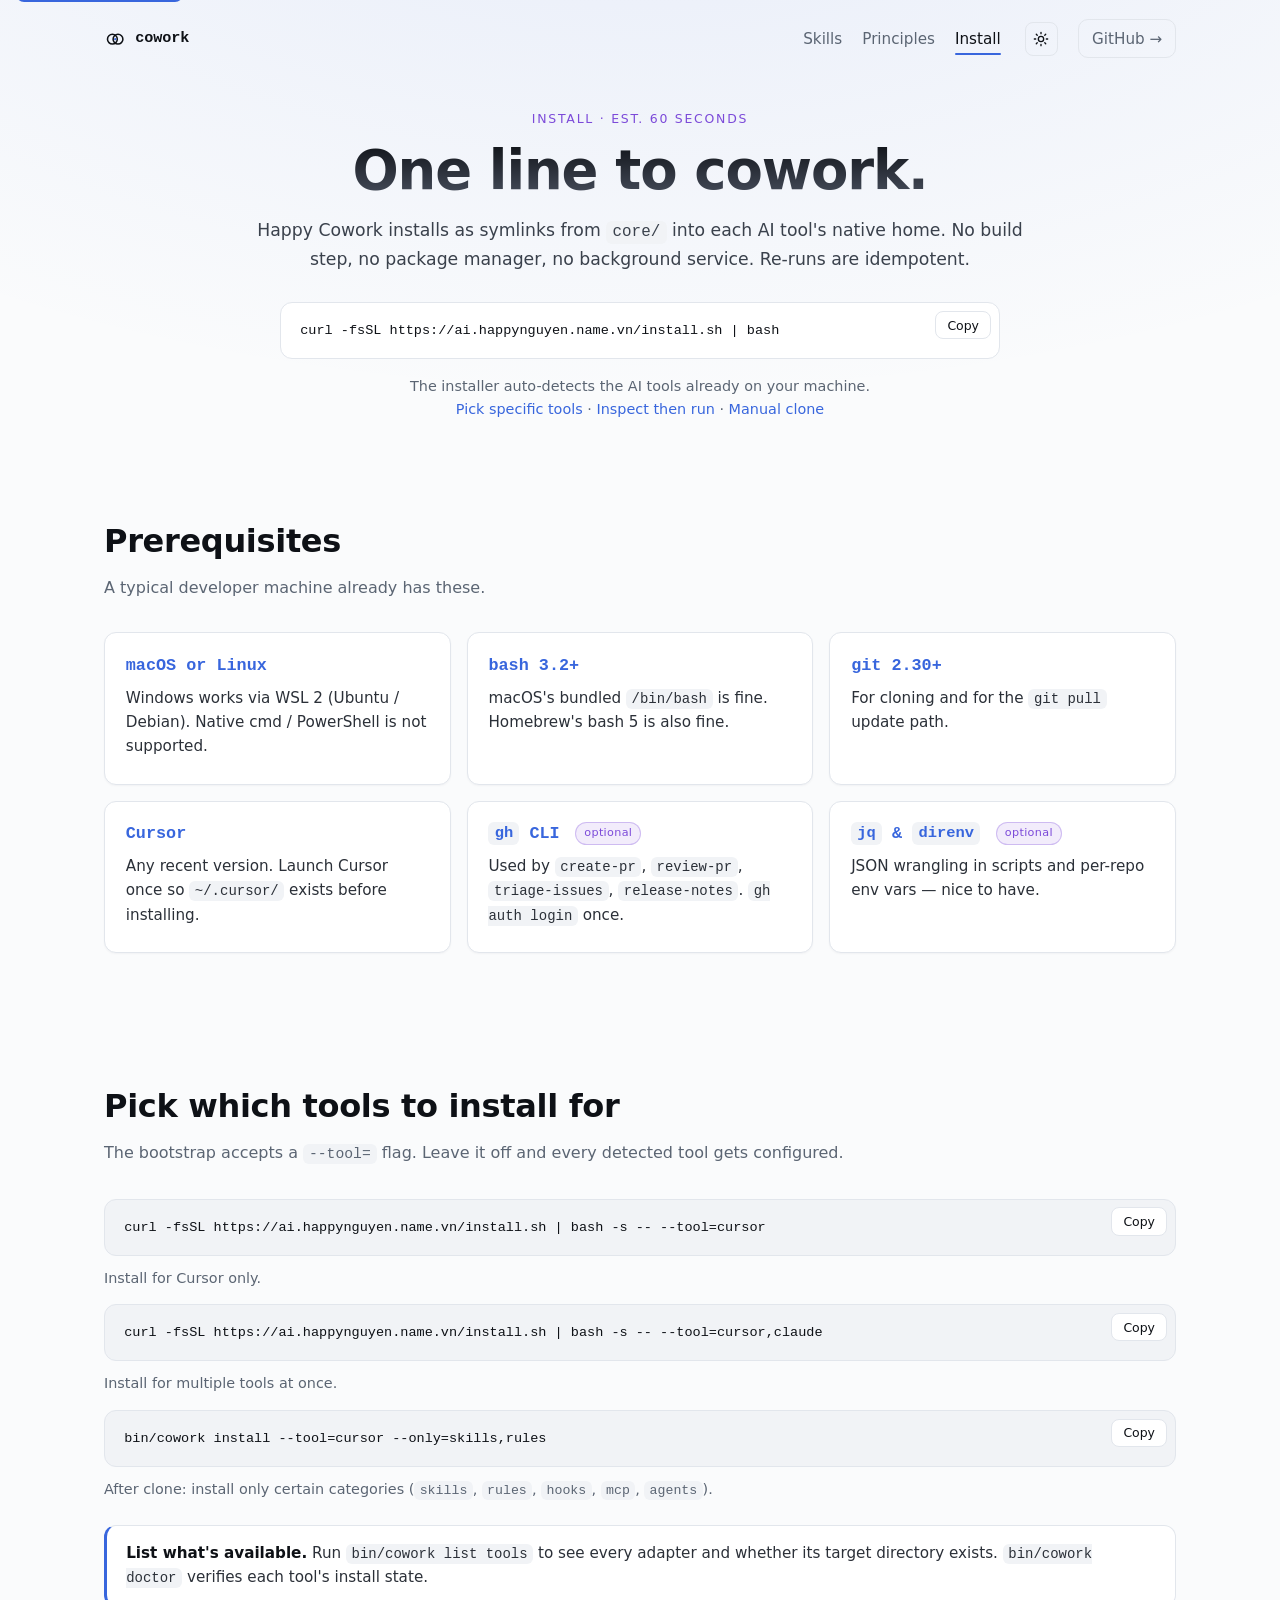
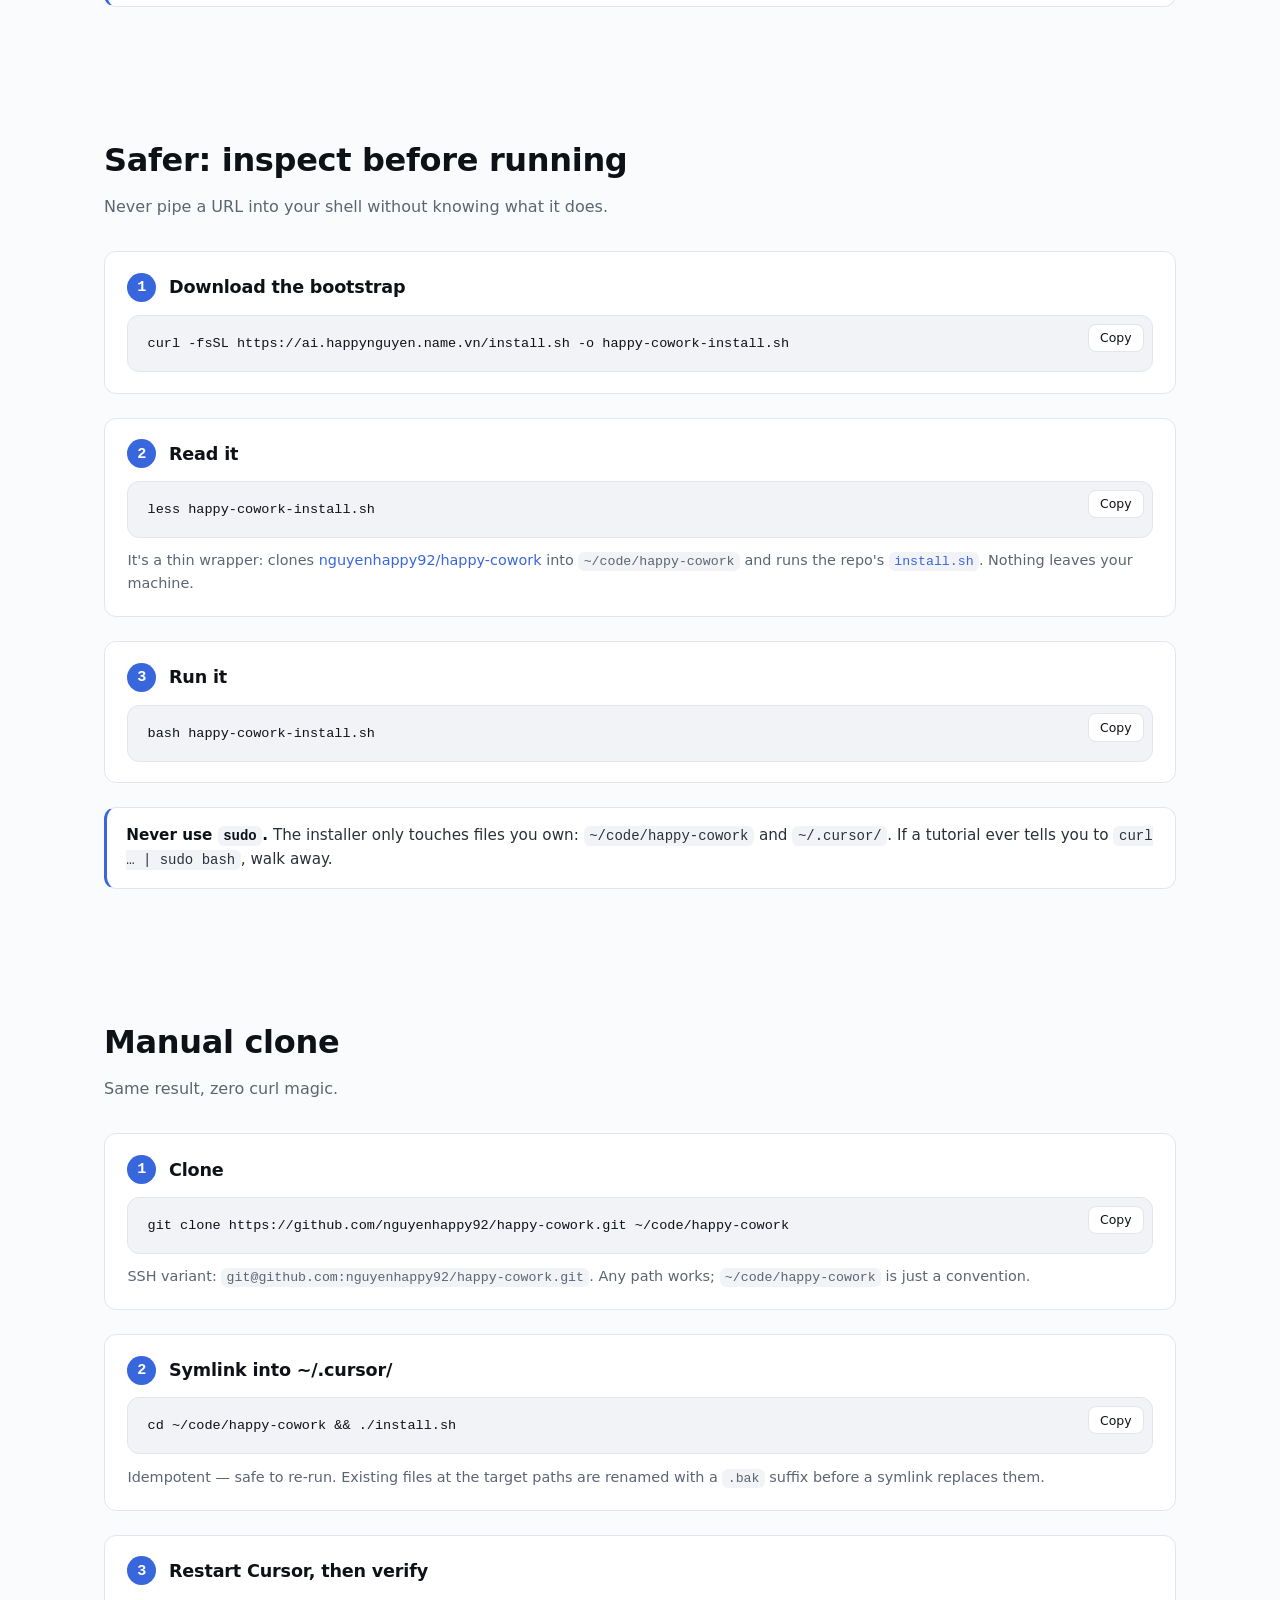
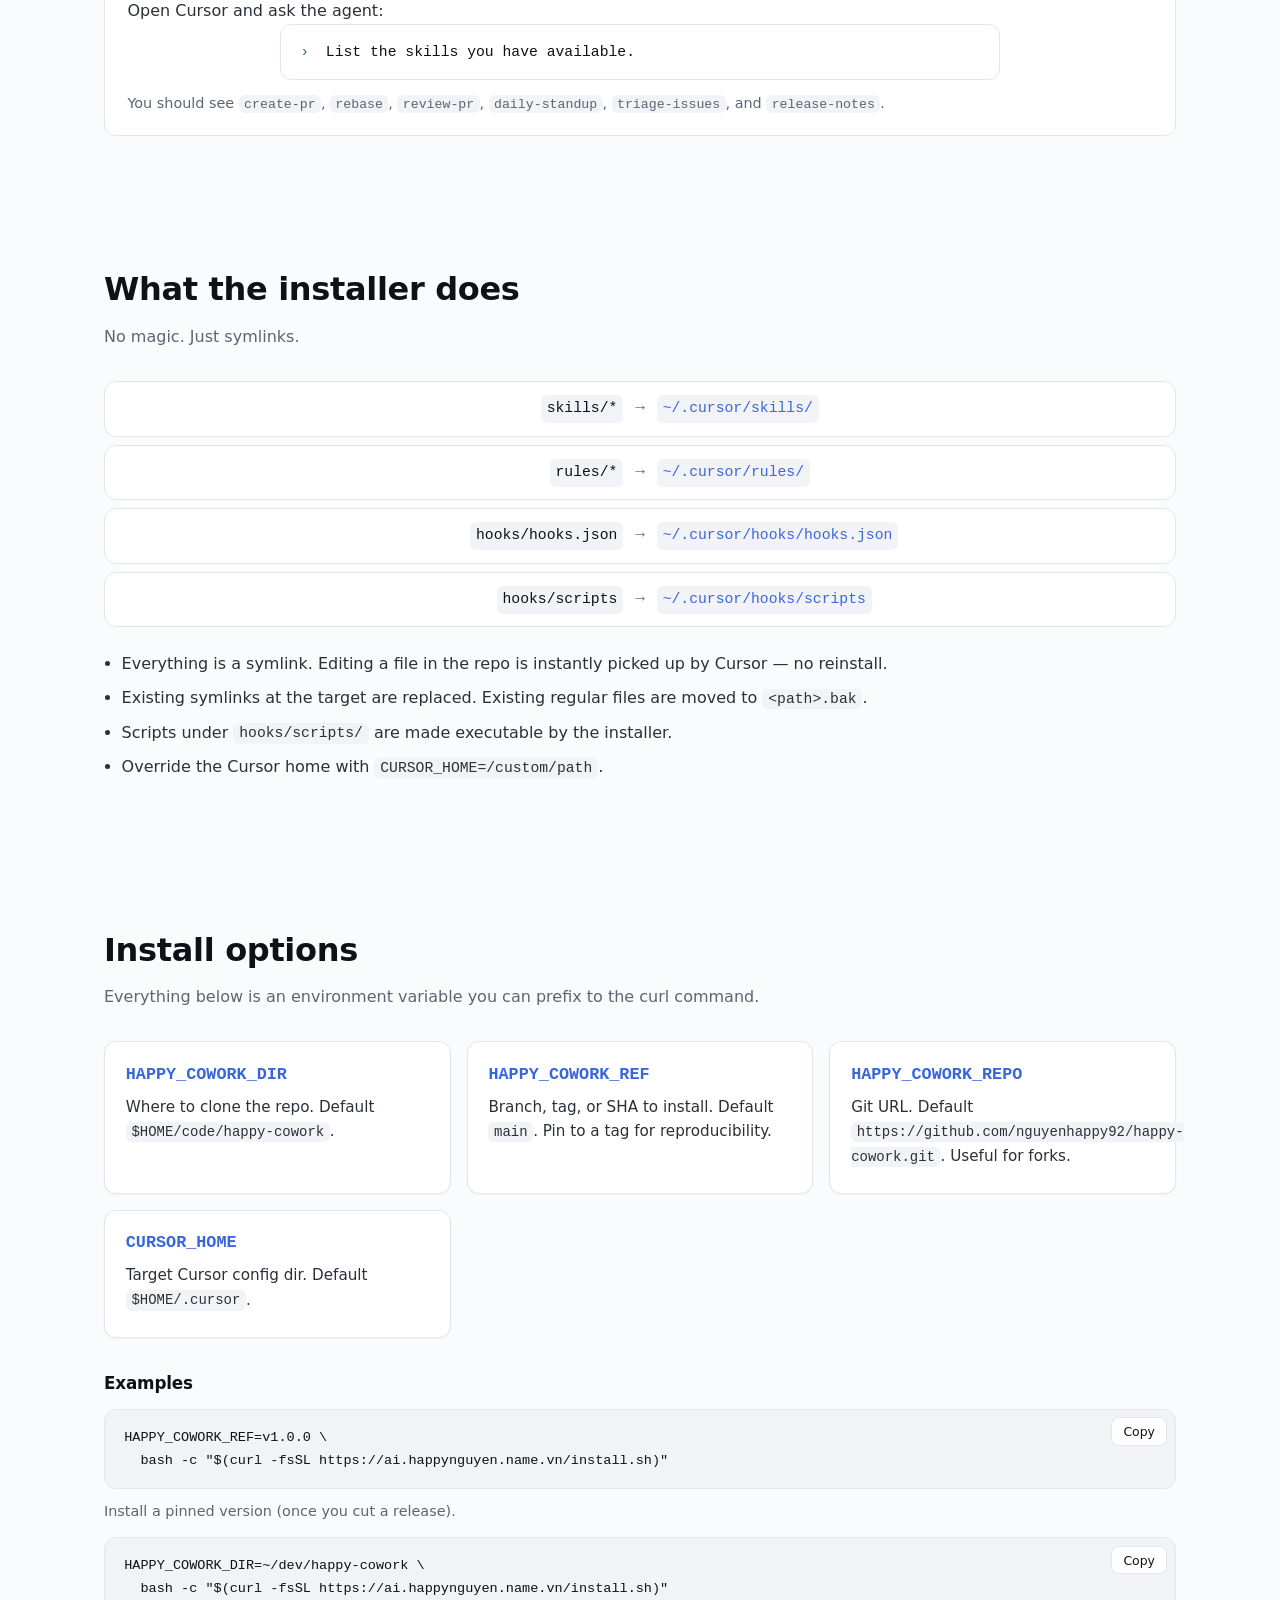
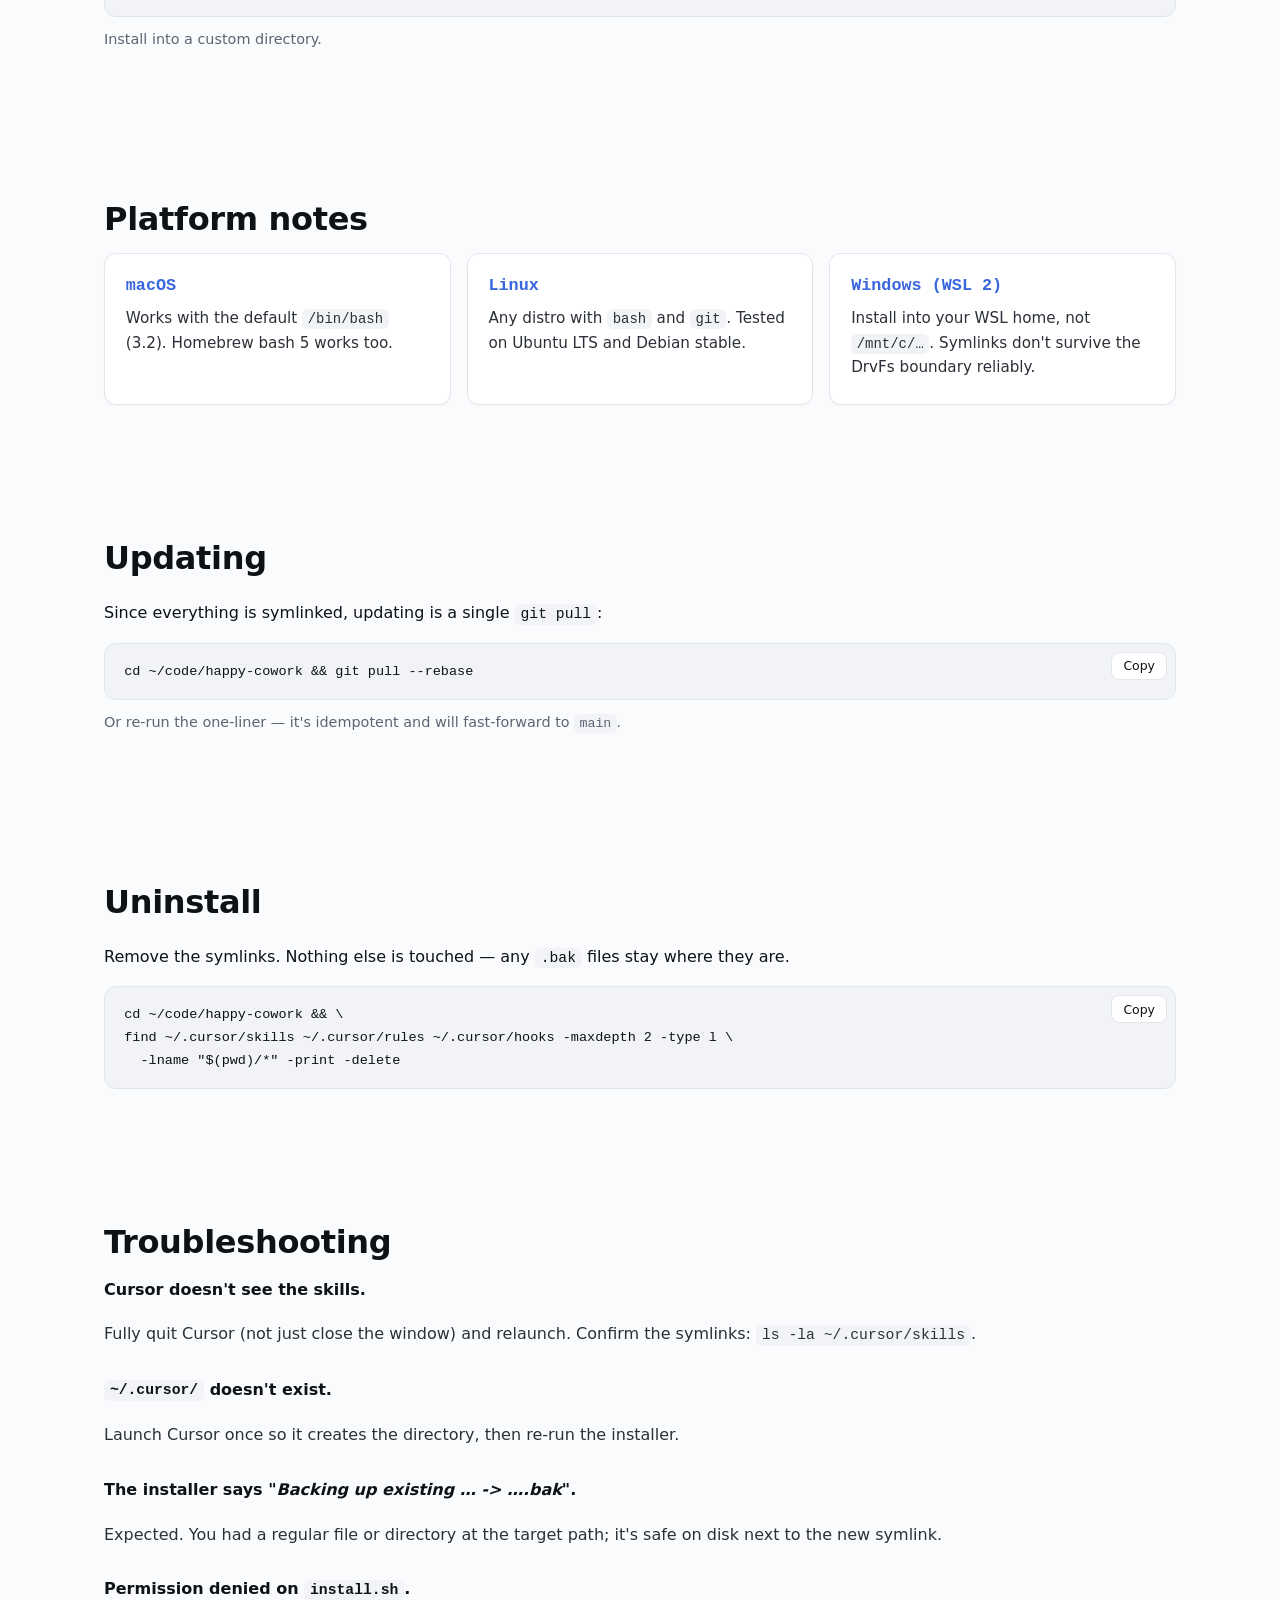
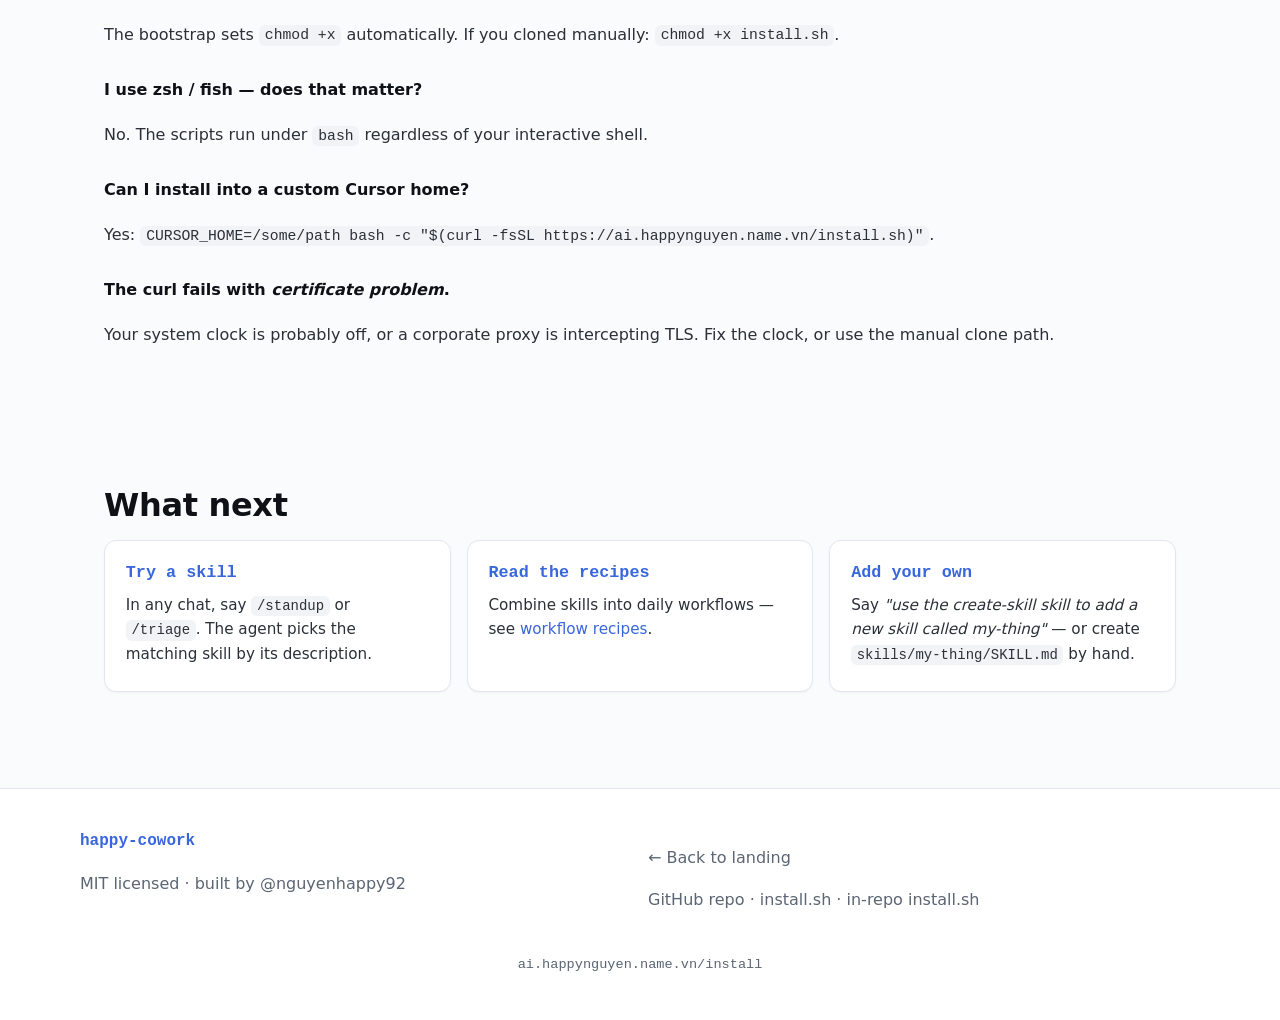
==== commit 95305ce6: "Refactor website" ====
--- a/docs/install/index.html
+++ b/docs/install/index.html
@@ -34,7 +34,9 @@
     content="One line, sixty seconds, no package manager."
   />
   <meta property="og:url" content="https://ai.happynguyen.name.vn/install/" />
-  <meta property="og:image" content="https://ai.happynguyen.name.vn/og-image.png" />
+  <meta property="og:image" content="https://ai.happynguyen.name.vn/images/happy_cowork.png" />
+  <meta property="og:image:width" content="1536" />
+  <meta property="og:image:height" content="1024" />
   <meta name="twitter:card" content="summary_large_image" />
   <meta name="twitter:title" content="Install · Happy Cowork" />
   <meta
@@ -49,9 +51,13 @@
 
   <header class="hero hero-compact">
     <nav class="nav" aria-label="Primary">
-      <a class="logo" href="../" aria-label="Happy Cowork home">
-        <span aria-hidden="true">~/.cursor</span><span class="logo-accent" aria-hidden="true">/happy-cowork</span>
-        <span class="visually-hidden">Happy Cowork</span>
+      <a class="nav-logo" href="../" aria-label="Happy Cowork home">
+        <svg class="nav-logo-mark" viewBox="0 0 32 32" fill="none" stroke="currentColor" stroke-width="2.2" stroke-linecap="round" stroke-linejoin="round" aria-hidden="true">
+          <circle cx="12" cy="16" r="7" />
+          <circle cx="20" cy="16" r="7" />
+          <circle cx="16" cy="16" r="1.6" fill="currentColor" stroke="none" class="nav-logo-dot" />
+        </svg>
+        <span class="nav-logo-word">cowork</span>
       </a>
       <div class="nav-links">
         <a href="../#skills">Skills</a>
--- a/docs/styles.css
+++ b/docs/styles.css
@@ -136,15 +136,31 @@
   justify-content: space-between;
   gap: 1rem;
 }
-.logo {
+
+.nav-logo {
+  display: inline-flex;
+  align-items: center;
+  gap: 0.55rem;
+  color: var(--fg);
   font-weight: 600;
-  letter-spacing: -0.01em;
-  color: var(--fg);
+  letter-spacing: -0.005em;
+  font-size: 1rem;
+  line-height: 1;
+}
+.nav-logo:hover { text-decoration: none; color: var(--accent); }
+.nav-logo-mark {
+  width: 1.4rem;
+  height: 1.4rem;
+  flex-shrink: 0;
+  color: var(--fg);
+  transition: color 0.15s ease, transform 0.2s ease;
+}
+.nav-logo:hover .nav-logo-mark { transform: rotate(8deg); }
+.nav-logo-mark .nav-logo-dot { color: var(--accent); }
+.nav-logo-word {
   font-family: ui-monospace, SFMono-Regular, Menlo, monospace;
   font-size: 0.95rem;
 }
-.logo:hover { text-decoration: none; }
-.logo-accent { color: var(--accent); }
 
 .nav-links { display: flex; align-items: center; gap: 1.25rem; }
 .nav-links a { color: var(--muted); font-size: 0.95rem; }
@@ -156,6 +172,38 @@
   margin: 3rem auto 0;
   padding: 0 1.5rem;
   text-align: center;
+}
+
+.hero-illustration {
+  margin: 0 auto 1.5rem;
+  width: min(480px, 80%);
+  position: relative;
+}
+.hero-illustration::before {
+  content: "";
+  position: absolute;
+  inset: -8% -4% -4% -4%;
+  border-radius: 28px;
+  background:
+    radial-gradient(closest-side, var(--bg-glow), transparent 75%);
+  z-index: -1;
+  filter: blur(4px);
+}
+.hero-illustration img {
+  display: block;
+  width: 100%;
+  height: auto;
+  border-radius: 20px;
+  box-shadow: var(--shadow);
+  background: #ffffff;
+  mix-blend-mode: normal;
+}
+:root[data-theme="dark"] .hero-illustration img {
+  border: 1px solid var(--border);
+}
+
+@media (max-width: 640px) {
+  .hero-illustration { width: min(360px, 90%); margin-bottom: 1rem; }
 }
 .eyebrow {
   text-transform: uppercase;
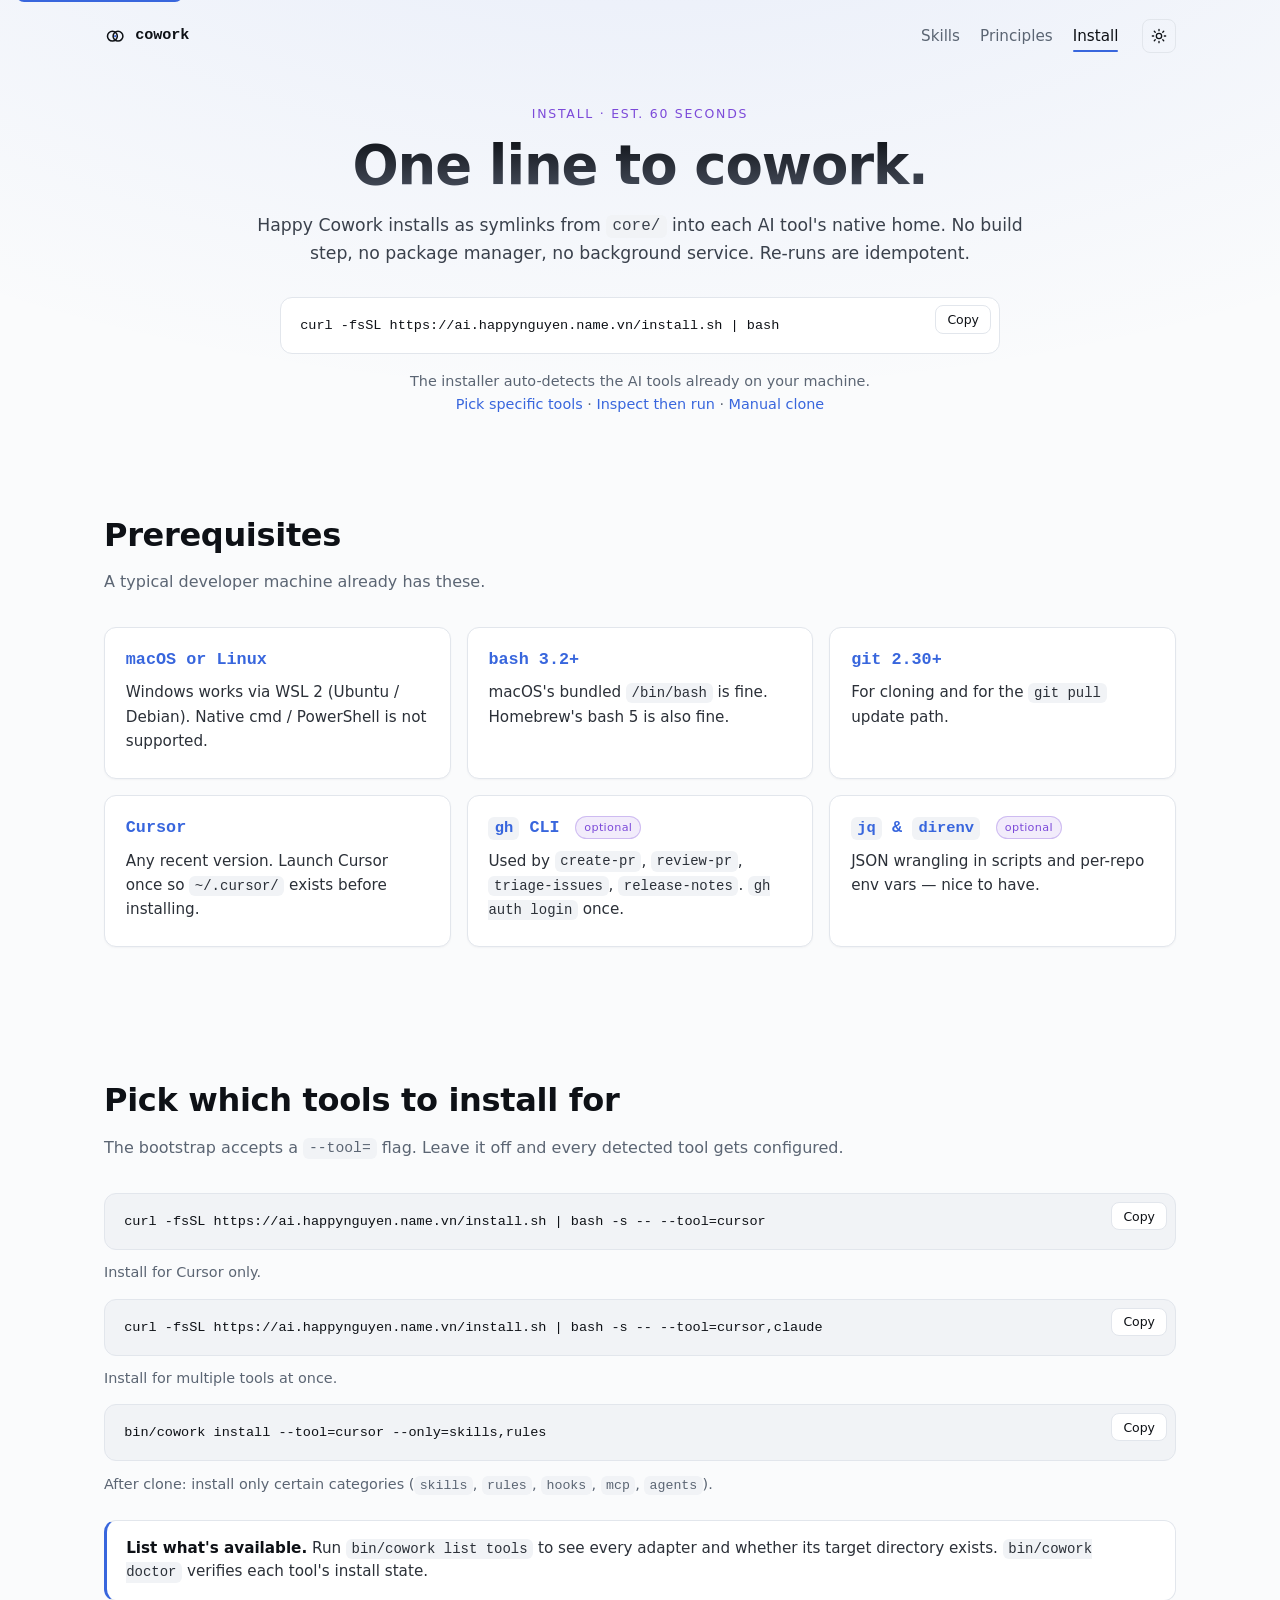
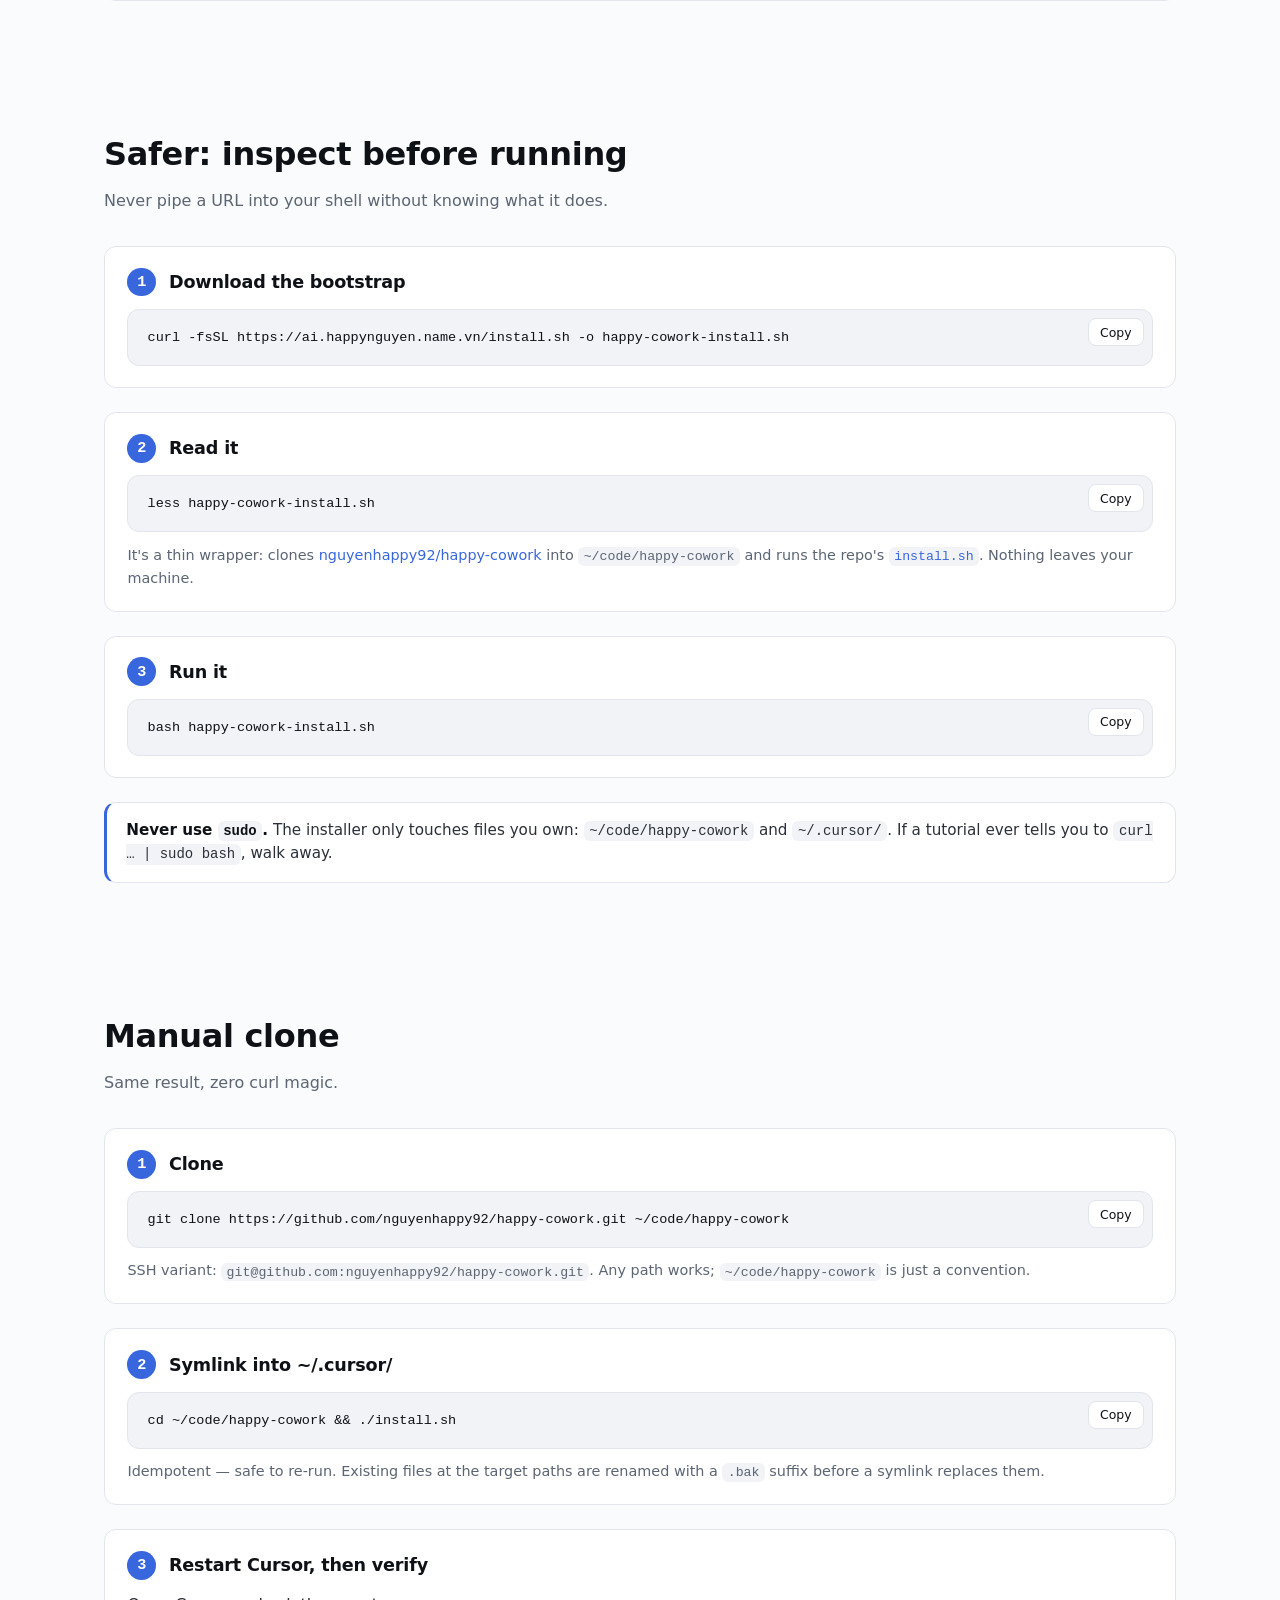
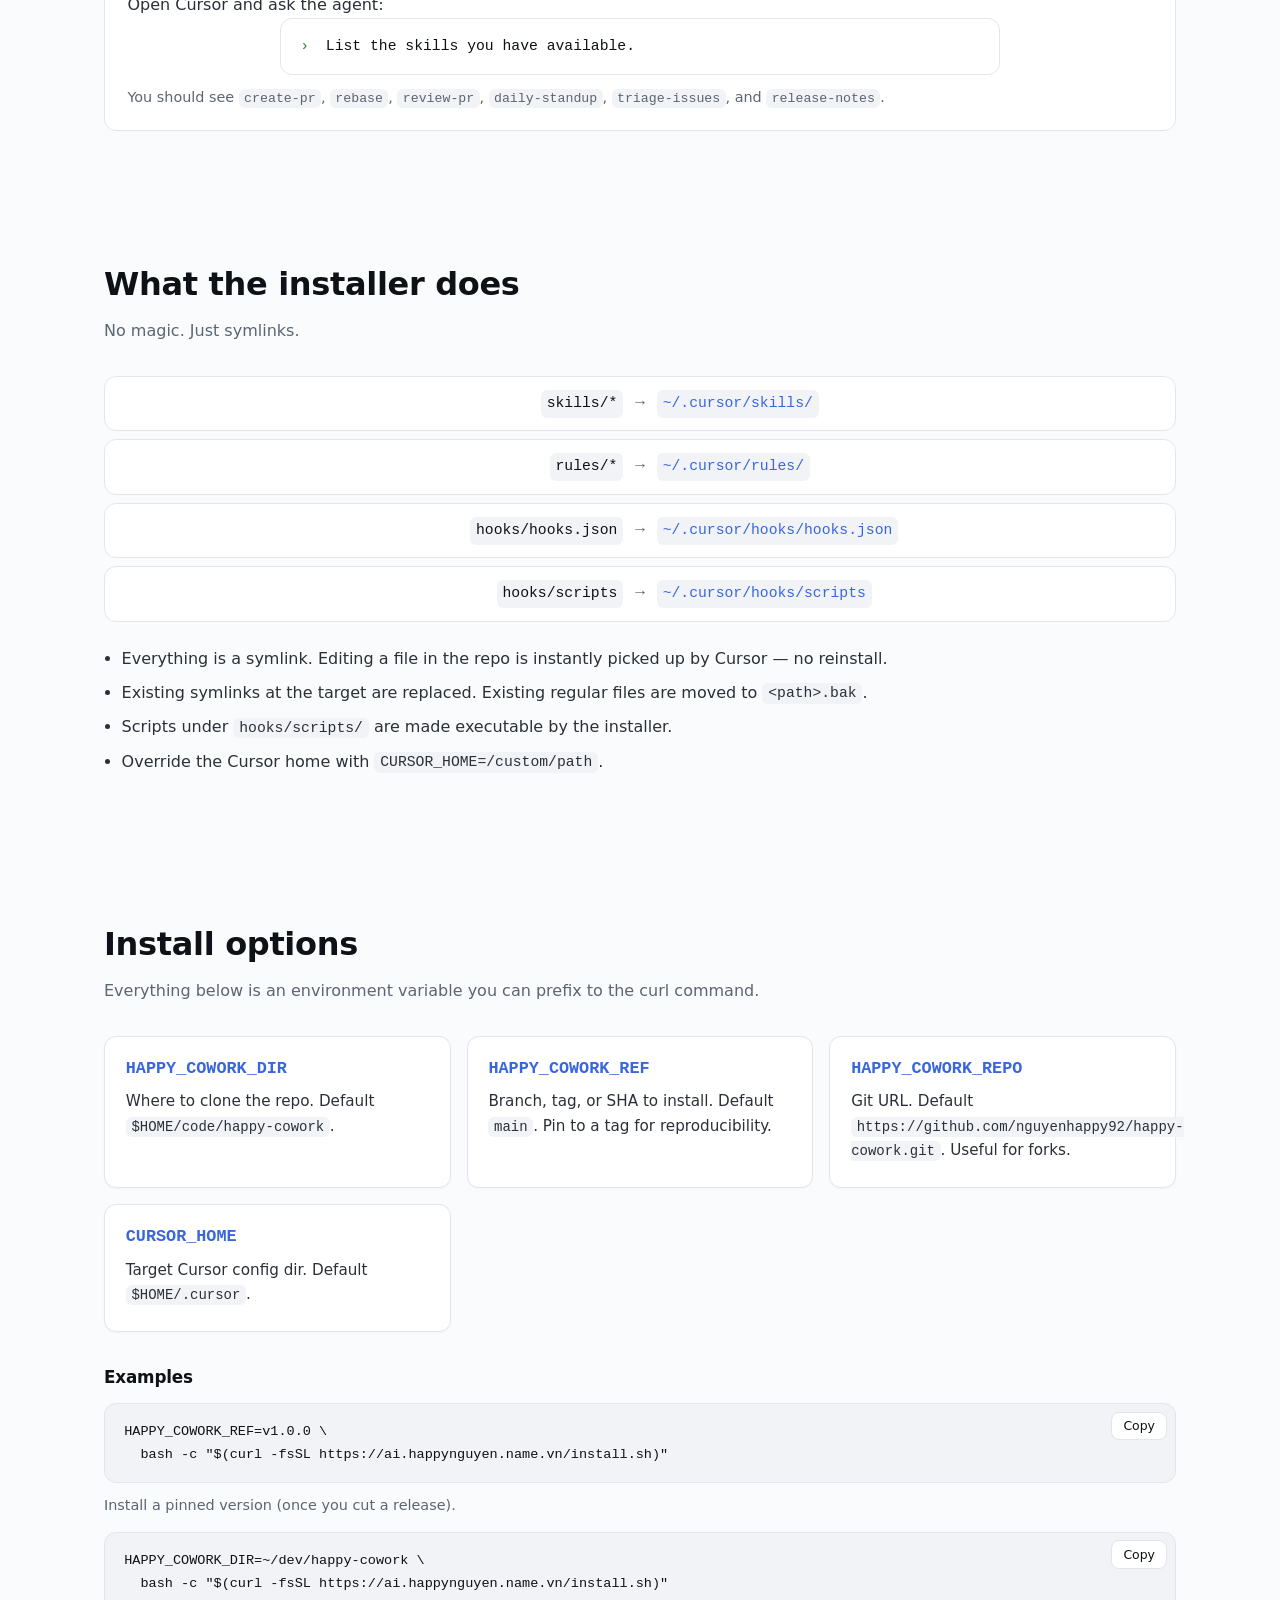
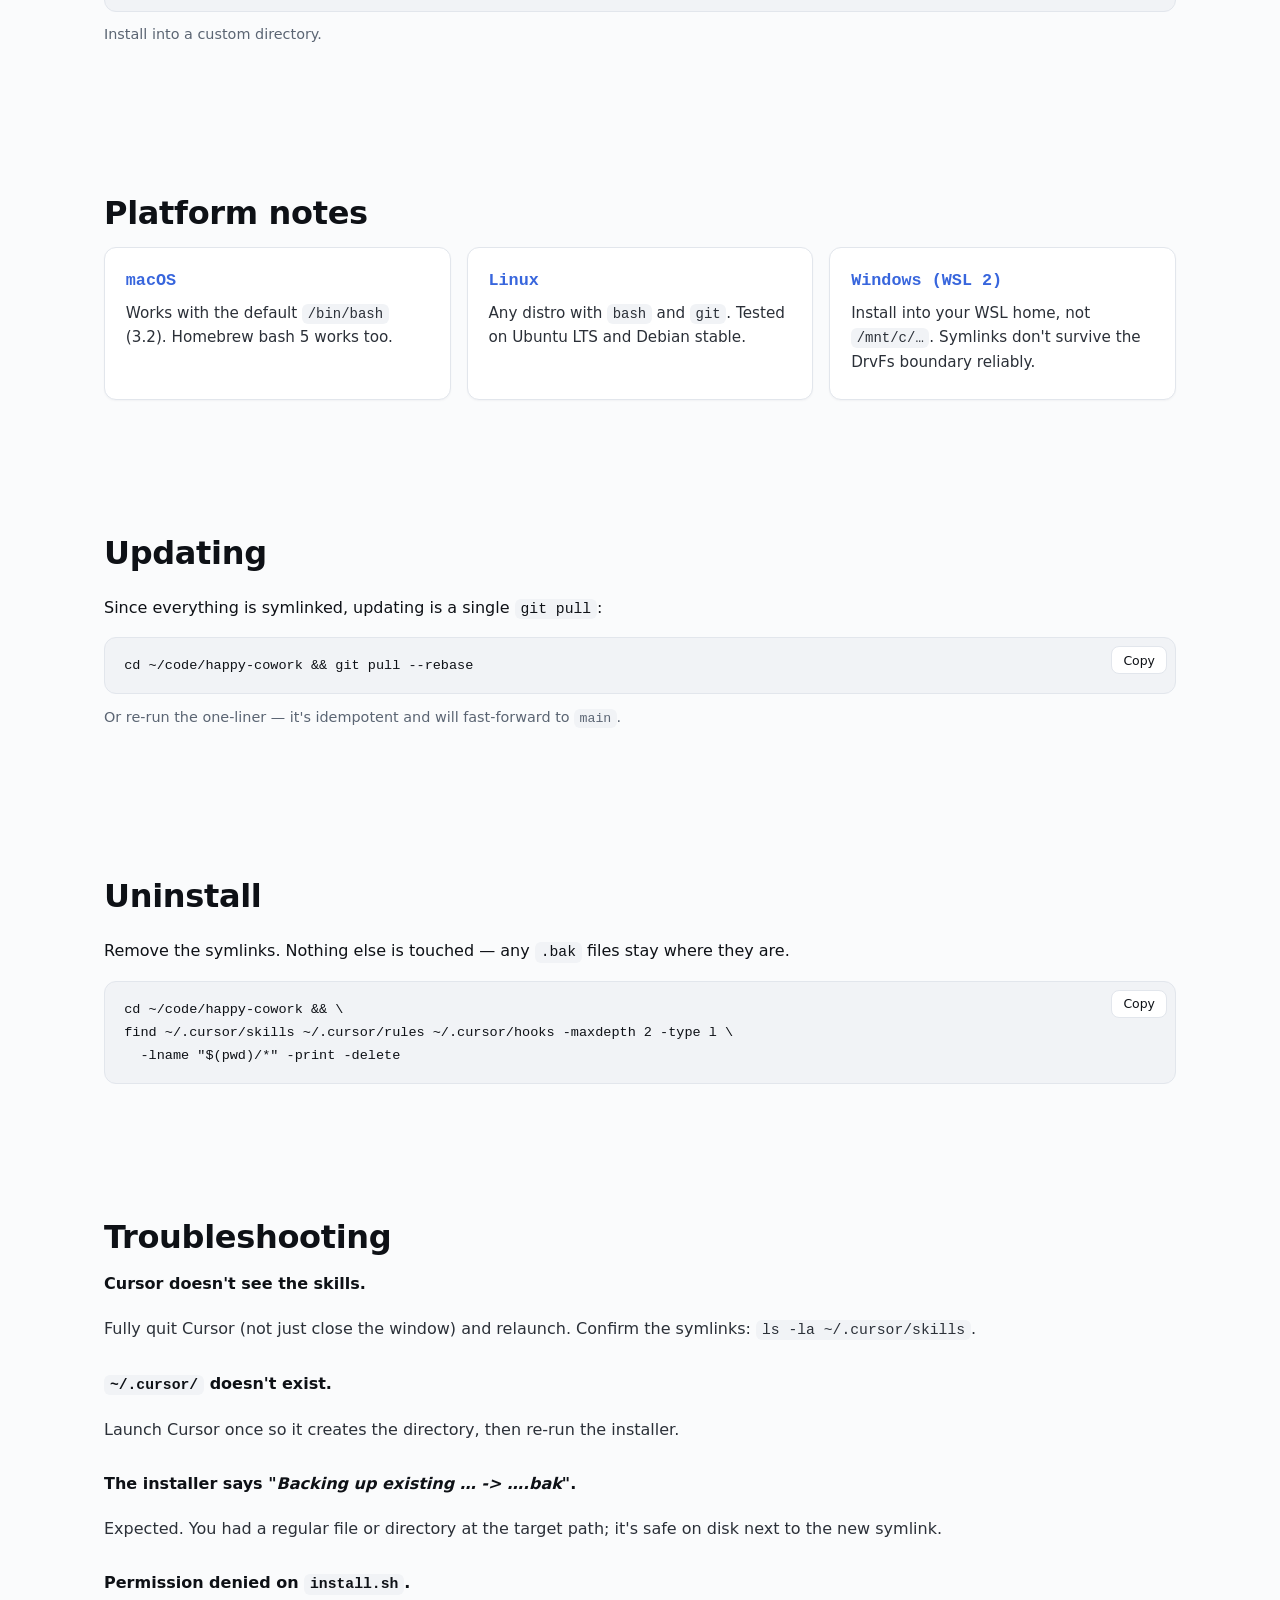
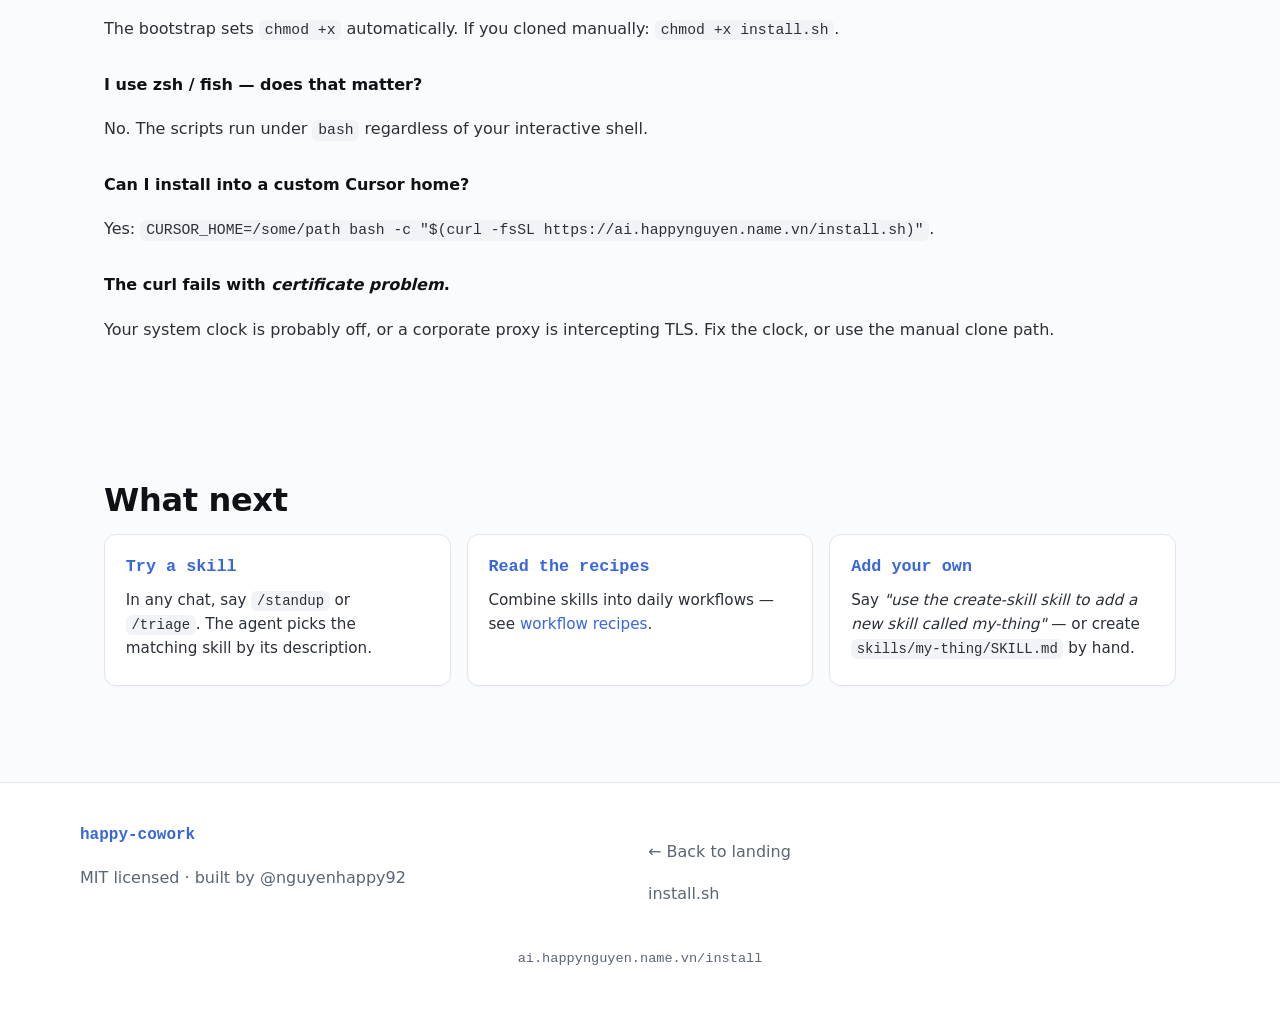
==== commit df2f9967: "Add skill for platform engineering" ====
--- a/docs/install/index.html
+++ b/docs/install/index.html
@@ -78,12 +78,6 @@
             <path d="M12 2v2M12 20v2M4.93 4.93l1.41 1.41M17.66 17.66l1.41 1.41M2 12h2M20 12h2M4.93 19.07l1.41-1.41M17.66 6.34l1.41-1.41" />
           </svg>
         </button>
-        <a
-          class="btn btn-ghost"
-          href="https://github.com/nguyenhappy92/happy-cowork"
-          target="_blank"
-          rel="noopener"
-        >GitHub →</a>
       </div>
     </nav>
 
@@ -450,11 +444,7 @@
           <a href="../">← Back to landing</a>
         </p>
         <p class="muted">
-          <a href="https://github.com/nguyenhappy92/happy-cowork" target="_blank" rel="noopener">GitHub repo</a>
-          ·
           <a href="../install.sh">install.sh</a>
-          ·
-          <a href="https://github.com/nguyenhappy92/happy-cowork/blob/main/install.sh" target="_blank" rel="noopener">in-repo install.sh</a>
         </p>
       </div>
     </div>
--- a/docs/styles.css
+++ b/docs/styles.css
@@ -173,38 +173,6 @@
   padding: 0 1.5rem;
   text-align: center;
 }
-
-.hero-illustration {
-  margin: 0 auto 1.5rem;
-  width: min(480px, 80%);
-  position: relative;
-}
-.hero-illustration::before {
-  content: "";
-  position: absolute;
-  inset: -8% -4% -4% -4%;
-  border-radius: 28px;
-  background:
-    radial-gradient(closest-side, var(--bg-glow), transparent 75%);
-  z-index: -1;
-  filter: blur(4px);
-}
-.hero-illustration img {
-  display: block;
-  width: 100%;
-  height: auto;
-  border-radius: 20px;
-  box-shadow: var(--shadow);
-  background: #ffffff;
-  mix-blend-mode: normal;
-}
-:root[data-theme="dark"] .hero-illustration img {
-  border: 1px solid var(--border);
-}
-
-@media (max-width: 640px) {
-  .hero-illustration { width: min(360px, 90%); margin-bottom: 1rem; }
-}
 .eyebrow {
   text-transform: uppercase;
   letter-spacing: 0.14em;
@@ -348,6 +316,9 @@
   display: grid;
   grid-template-columns: 1fr 1fr;
   gap: 1rem;
+}
+.footer-grid:has(> :only-child) {
+  grid-template-columns: 1fr;
 }
 .footer-logo {
   margin: 0 0 0.3rem;
